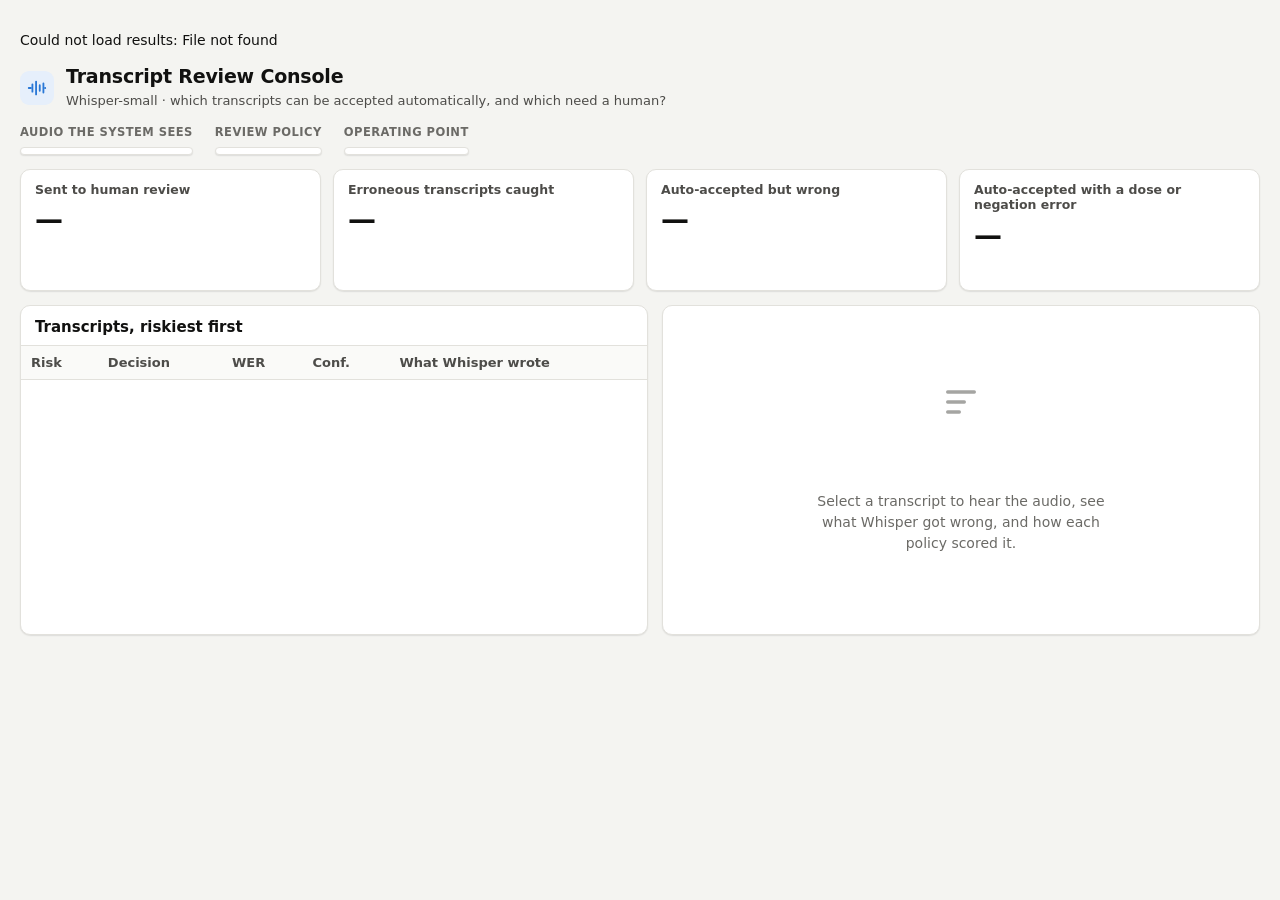
==== app/static/index.html @ a0b66892 "Add the Transcript Review Console demo app" ====
<!doctype html>
<html lang="en">
<head>
  <meta charset="utf-8">
  <meta name="viewport" content="width=device-width, initial-scale=1">
  <title>Transcript Review Console</title>
  <link rel="stylesheet" href="style.css">
</head>
<body>
  <header class="topbar">
    <div class="brand">
      <svg class="logo" viewBox="0 0 24 24" aria-hidden="true"><path d="M3 12h2M7 8v8M11 5v14M15 9v6M19 7v10M21 12h0" fill="none" stroke="currentColor" stroke-width="2" stroke-linecap="round"/></svg>
      <div>
        <h1>Transcript Review Console</h1>
        <p>Whisper-small · which transcripts can be accepted automatically, and which need a human?</p>
      </div>
    </div>
    <div class="status" id="status" aria-live="polite"></div>
  </header>

  <section class="controls" aria-label="Scenario">
    <div class="control">
      <span class="control-label" id="lbl-eval">Audio the system sees</span>
      <div class="seg" role="radiogroup" aria-labelledby="lbl-eval" id="seg-eval"></div>
    </div>
    <div class="control">
      <span class="control-label" id="lbl-policy">Review policy</span>
      <div class="seg" role="radiogroup" aria-labelledby="lbl-policy" id="seg-policy"></div>
    </div>
    <div class="control">
      <span class="control-label" id="lbl-point">Operating point</span>
      <div class="seg" role="radiogroup" aria-labelledby="lbl-point" id="seg-point"></div>
    </div>
  </section>

  <section class="kpis" aria-label="Outcomes of this policy">
    <article class="kpi" id="kpi-review">
      <h2>Sent to human review</h2><div class="big" data-v>—</div><p class="sub" data-sub></p>
    </article>
    <article class="kpi" id="kpi-caught">
      <h2>Erroneous transcripts caught</h2><div class="big" data-v>—</div><p class="sub" data-sub></p>
    </article>
    <article class="kpi" id="kpi-acc">
      <h2>Auto-accepted but wrong</h2><div class="big" data-v>—</div><p class="sub" data-sub></p>
    </article>
    <article class="kpi" id="kpi-crit">
      <h2>Auto-accepted with a dose or negation error</h2><div class="big" data-v>—</div><p class="sub" data-sub></p>
    </article>
  </section>

  <main class="split">
    <section class="queue" aria-label="Transcripts">
      <div class="queue-head">
        <h2>Transcripts, riskiest first</h2>
        <div class="chips" role="radiogroup" aria-label="Filter" id="chips"></div>
      </div>
      <div class="table-wrap">
        <table>
          <thead><tr><th scope="col">Risk</th><th scope="col">Decision</th><th scope="col">WER</th><th scope="col">Conf.</th><th scope="col">What Whisper wrote</th></tr></thead>
          <tbody id="rows"></tbody>
        </table>
      </div>
      <p class="foot" id="queue-foot"></p>
    </section>

    <aside class="detail" id="detail" aria-live="polite">
      <div class="empty">
        <svg viewBox="0 0 24 24" aria-hidden="true"><path d="M4 6h16M4 12h10M4 18h7" fill="none" stroke="currentColor" stroke-width="2" stroke-linecap="round"/></svg>
        <p>Select a transcript to hear the audio, see what Whisper got wrong, and how each policy scored it.</p>
      </div>
    </aside>
  </main>

  <template id="tpl-detail">
    <div class="detail-head">
      <div>
        <p class="eyebrow" data-kind></p>
        <h2 data-id></h2>
      </div>
      <span class="chip-decision" data-decision></span>
    </div>
    <audio controls preload="none" data-audio></audio>
    <div class="actions">
      <button class="btn primary" data-live type="button">
        <svg viewBox="0 0 24 24" aria-hidden="true"><path d="M8 5v14l11-7z" fill="currentColor"/></svg>
        Run Whisper on this audio now
      </button>
      <span class="live-status" data-live-status></span>
    </div>
    <div class="live" data-live-out hidden></div>
    <h3>Risk under each policy</h3>
    <div class="risks" data-risks></div>
    <h3>What Whisper wrote <span class="legend"><i class="lc lo"></i>low confidence <i class="lc hi"></i>high</span></h3>
    <p class="words" data-words></p>
    <h3>Scored against the human transcript
      <span class="legend"><s class="del">deleted</s> <span class="sub-tok">substituted</span> <span class="ins">inserted</span> <span class="wild">unintelligible</span></span>
    </h3>
    <p class="diff" data-diff></p>
    <p class="facts" data-facts></p>
  </template>

  <script src="app.js"></script>
</body>
</html>
---- app/static/style.css ----
:root {
  color-scheme: light;
  --bg: #f4f4f1;
  --surface: #ffffff;
  --surface-2: #fafaf8;
  --ink: #111110;
  --ink-2: #4d4c49;
  --ink-3: #6b6a66;
  --line: #e2e1dc;
  --accent: #2a78d6;
  --accent-ink: #1c5cab;
  --accent-soft: #e6effb;
  --review-ink: #8a4b00;
  --review-bg: #fff0d9;
  --accept-ink: #1d6b35;
  --accept-bg: #e4f3e8;
  --del: #b42318;
  --sub: #a8420c;
  --ins: #5b35a8;
  --wild: #6b6a66;
  --eka: #2a78d6;
  --win: #eb6834;
  --turn: #1baf7a;
  --shadow: 0 1px 2px rgba(17, 17, 16, .06), 0 1px 1px rgba(17, 17, 16, .04);
  --radius: 10px;
  --mono: "Cascadia Mono", "SFMono-Regular", Consolas, monospace;
}
@media (prefers-color-scheme: dark) {
  :root:not([data-theme="light"]) {
    color-scheme: dark;
    --bg: #121211;
    --surface: #1b1b1a;
    --surface-2: #222220;
    --ink: #f5f5f3;
    --ink-2: #c9c8c0;
    --ink-3: #a3a29a;
    --line: #34332f;
    --accent: #3987e5;
    --accent-ink: #8dbcf5;
    --accent-soft: #1d2d42;
    --review-ink: #ffc46b;
    --review-bg: #3a2a12;
    --accept-ink: #7fd89a;
    --accept-bg: #16301f;
    --del: #ff8a80;
    --sub: #ffb07a;
    --ins: #c7b3ff;
    --wild: #a3a29a;
    --shadow: none;
  }
}

* { box-sizing: border-box; }
html, body { margin: 0; }
body {
  background: var(--bg);
  color: var(--ink);
  font: 14px/1.5 "Segoe UI Variable Text", "Segoe UI", Inter, system-ui, -apple-system, sans-serif;
  padding: 16px 20px 20px;
  min-height: 100vh;
}
h1, h2, h3 { margin: 0; line-height: 1.25; }
button { font: inherit; }
:focus-visible { outline: 3px solid var(--accent); outline-offset: 2px; border-radius: 6px; }

.topbar { display: flex; justify-content: space-between; align-items: center; gap: 16px; margin-bottom: 14px; }
.brand { display: flex; align-items: center; gap: 12px; }
.logo { width: 34px; height: 34px; color: var(--accent); background: var(--accent-soft); border-radius: 9px; padding: 6px; }
.brand h1 { font-size: 19px; font-weight: 650; letter-spacing: -.01em; }
.brand p { margin: 2px 0 0; color: var(--ink-2); font-size: 13px; }
.status { color: var(--ink-3); font-size: 12.5px; text-align: right; }

.controls { display: flex; flex-wrap: wrap; gap: 14px 22px; margin-bottom: 14px; }
.control { display: flex; flex-direction: column; gap: 5px; }
.control-label { font-size: 11.5px; font-weight: 600; letter-spacing: .04em; text-transform: uppercase; color: var(--ink-3); }
.seg { display: inline-flex; background: var(--surface); border: 1px solid var(--line); border-radius: 9px; padding: 3px; gap: 2px; box-shadow: var(--shadow); }
.seg button {
  border: 0; background: transparent; color: var(--ink-2); padding: 7px 12px; min-height: 36px;
  border-radius: 7px; cursor: pointer; font-weight: 550; white-space: nowrap;
  transition: background-color .18s ease, color .18s ease;
}
.seg button:hover:not(:disabled) { background: var(--surface-2); color: var(--ink); }
.seg button[aria-checked="true"] { background: var(--accent); color: #fff; }
.seg button:disabled { opacity: .38; cursor: not-allowed; }
.dot { display: inline-block; width: 8px; height: 8px; border-radius: 50%; margin-right: 6px; vertical-align: 1px; }

.kpis { display: grid; grid-template-columns: repeat(4, minmax(0, 1fr)); gap: 12px; margin-bottom: 14px; }
.kpi { background: var(--surface); border: 1px solid var(--line); border-radius: var(--radius); padding: 12px 14px; box-shadow: var(--shadow); }
.kpi h2 { font-size: 12.5px; font-weight: 600; color: var(--ink-2); }
.kpi .big { font-size: 28px; font-weight: 680; letter-spacing: -.02em; margin-top: 2px; font-variant-numeric: tabular-nums; }
.kpi .sub { margin: 2px 0 0; color: var(--ink-3); font-size: 12.5px; min-height: 19px; }
.kpi .sub b { color: var(--ink); font-weight: 650; }
.kpi.alert { border-color: var(--review-ink); }
.kpi.alert .big { color: var(--review-ink); }
.flag { display: inline-flex; align-items: center; gap: 4px; color: var(--review-ink); font-weight: 600; }
.flag svg { width: 14px; height: 14px; }

.split { display: grid; grid-template-columns: minmax(0, 1.05fr) minmax(0, 1fr); gap: 14px; min-height: 0; }
.queue, .detail { background: var(--surface); border: 1px solid var(--line); border-radius: var(--radius); box-shadow: var(--shadow); min-width: 0; }
.queue { display: flex; flex-direction: column; }
.queue-head { display: flex; justify-content: space-between; align-items: center; gap: 10px; padding: 12px 14px 8px; flex-wrap: wrap; }
.queue-head h2 { font-size: 15px; font-weight: 650; }
.chips { display: flex; gap: 6px; flex-wrap: wrap; }
.chips button {
  border: 1px solid var(--line); background: var(--surface); color: var(--ink-2); border-radius: 999px;
  padding: 4px 11px; min-height: 30px; cursor: pointer; font-size: 12.5px; font-weight: 550;
  transition: background-color .18s ease, border-color .18s ease;
}
.chips button:hover { border-color: var(--ink-3); }
.chips button[aria-checked="true"] { background: var(--ink); color: var(--surface); border-color: var(--ink); }
.table-wrap { overflow: auto; max-height: 408px; border-top: 1px solid var(--line); }
table { width: 100%; border-collapse: collapse; font-size: 13px; }
thead th { position: sticky; top: 0; background: var(--surface-2); text-align: left; font-weight: 600; color: var(--ink-2); padding: 7px 10px; border-bottom: 1px solid var(--line); z-index: 1; }
tbody tr { cursor: pointer; transition: background-color .15s ease; }
tbody tr:hover { background: var(--surface-2); }
tbody tr[aria-selected="true"] { background: var(--accent-soft); }
td { padding: 7px 10px; border-bottom: 1px solid var(--line); vertical-align: top; font-variant-numeric: tabular-nums; }
td.txt { color: var(--ink-2); max-width: 300px; white-space: nowrap; overflow: hidden; text-overflow: ellipsis; }
.riskbar { display: flex; align-items: center; gap: 6px; }
.riskbar span { display: inline-block; height: 6px; border-radius: 3px; background: var(--accent); min-width: 2px; }
.pill { display: inline-flex; align-items: center; gap: 4px; padding: 1px 8px; border-radius: 999px; font-size: 12px; font-weight: 600; white-space: nowrap; }
.pill svg { width: 12px; height: 12px; }
.pill.review { background: var(--review-bg); color: var(--review-ink); }
.pill.accept { background: var(--accept-bg); color: var(--accept-ink); }
.wrong { color: var(--del); font-weight: 650; }
.foot { margin: 0; padding: 8px 14px; color: var(--ink-3); font-size: 12px; }

.detail { padding: 14px 16px; overflow: auto; max-height: 470px; }
.empty { height: 100%; min-height: 300px; display: grid; place-items: center; text-align: center; color: var(--ink-3); }
.empty svg { width: 40px; height: 40px; margin-bottom: -60px; opacity: .6; }
.empty p { max-width: 300px; }
.detail-head { display: flex; justify-content: space-between; align-items: flex-start; gap: 10px; margin-bottom: 8px; }
.eyebrow { margin: 0; font-size: 11.5px; letter-spacing: .04em; text-transform: uppercase; color: var(--ink-3); font-weight: 600; }
.detail-head h2 { font-size: 14px; font-family: var(--mono); font-weight: 500; word-break: break-all; }
.chip-decision { font-size: 13px; }
audio { width: 100%; height: 36px; margin: 4px 0 8px; }
.actions { display: flex; align-items: center; gap: 10px; margin-bottom: 8px; }
.btn { display: inline-flex; align-items: center; gap: 7px; border: 1px solid var(--line); background: var(--surface); color: var(--ink); border-radius: 8px; padding: 8px 14px; min-height: 38px; cursor: pointer; font-weight: 600; transition: background-color .18s ease, opacity .18s ease; }
.btn svg { width: 15px; height: 15px; }
.btn.primary { background: var(--accent); border-color: var(--accent); color: #fff; }
.btn.primary:hover:not(:disabled) { background: var(--accent-ink); }
.btn:disabled { opacity: .6; cursor: progress; }
.live-status { color: var(--ink-3); font-size: 12.5px; }
.live { border: 1px solid var(--accent); background: var(--accent-soft); border-radius: 8px; padding: 10px 12px; margin-bottom: 10px; }
.live p { margin: 0 0 6px; }
.detail h3 { font-size: 12.5px; font-weight: 650; color: var(--ink-2); margin: 12px 0 6px; display: flex; justify-content: space-between; gap: 8px; flex-wrap: wrap; }
.legend { font-weight: 500; color: var(--ink-3); display: inline-flex; gap: 8px; align-items: center; font-size: 11.5px; }
.lc { display: inline-block; width: 12px; height: 10px; border-radius: 2px; vertical-align: -1px; }
.lc.lo { background: rgba(235, 104, 52, .55); }
.lc.hi { background: rgba(235, 104, 52, .06); border: 1px solid var(--line); }
.words, .diff { margin: 0; line-height: 1.85; font-size: 14px; }
.words span { border-radius: 3px; padding: 1px 1px; }
.diff .tok { padding: 1px 2px; border-radius: 3px; }
.diff .del, .legend .del { color: var(--del); text-decoration: line-through; text-decoration-thickness: 2px; }
.diff .sub-ref { color: var(--del); text-decoration: line-through; }
.diff .sub-tok, .legend .sub-tok { color: var(--sub); font-weight: 650; border-bottom: 2px solid var(--sub); }
.diff .ins, .legend .ins { color: var(--ins); font-weight: 650; border-bottom: 2px dashed var(--ins); }
.diff .wild, .legend .wild { color: var(--wild); font-style: italic; }
.facts { color: var(--ink-2); font-size: 12.5px; margin: 10px 0 0; }
.risks { display: grid; gap: 6px; }
.risk-row { display: grid; grid-template-columns: 170px 1fr 86px; align-items: center; gap: 10px; font-size: 12.5px; }
.risk-track { position: relative; height: 10px; background: var(--surface-2); border: 1px solid var(--line); border-radius: 5px; }
.risk-fill { position: absolute; inset: 0 auto 0 0; background: var(--accent); border-radius: 5px; }
.risk-thr { position: absolute; top: -4px; bottom: -4px; width: 2px; background: var(--ink); }

@media (max-width: 980px) {
  .kpis { grid-template-columns: repeat(2, minmax(0, 1fr)); }
  .split { grid-template-columns: 1fr; }
}
@media (prefers-reduced-motion: reduce) {
  * { transition: none !important; }
}
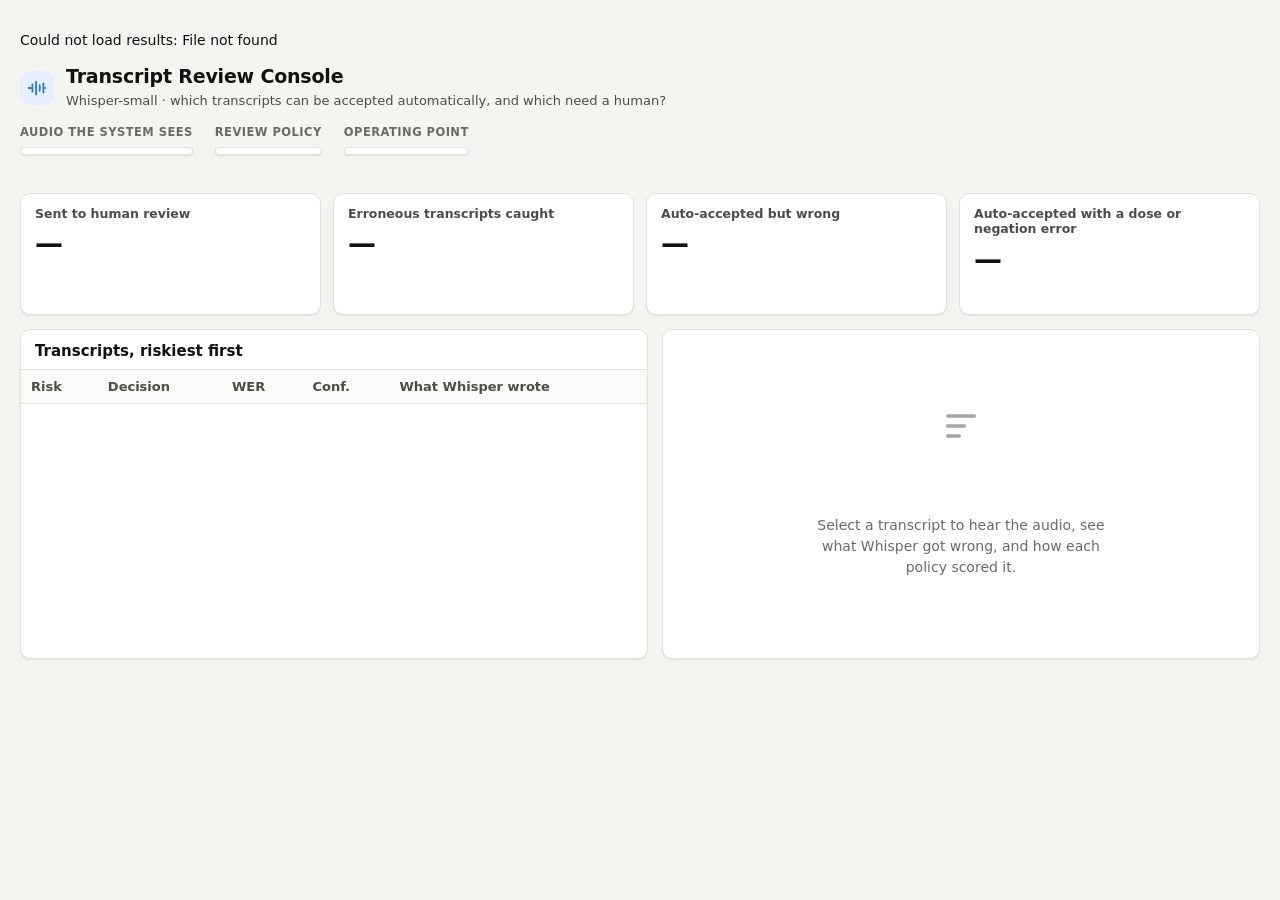
==== commit feccbd72: "Fix scoring defects found in code review before scoring Normalise text piece by piece so numbers are" ====
--- a/app/static/index.html
+++ b/app/static/index.html
@@ -32,6 +32,8 @@
       <div class="seg" role="radiogroup" aria-labelledby="lbl-point" id="seg-point"></div>
     </div>
   </section>
+
+  <p class="note" id="note" aria-live="polite"></p>
 
   <section class="kpis" aria-label="Outcomes of this policy">
     <article class="kpi" id="kpi-review">
--- a/app/static/style.css
+++ b/app/static/style.css
@@ -10,6 +10,8 @@
   --accent: #2a78d6;
   --accent-ink: #1c5cab;
   --accent-soft: #e6effb;
+  --sel-bg: #1c5cab;
+  --sel-ink: #ffffff;
   --review-ink: #8a4b00;
   --review-bg: #fff0d9;
   --accept-ink: #1d6b35;
@@ -38,6 +40,8 @@
     --accent: #3987e5;
     --accent-ink: #8dbcf5;
     --accent-soft: #1d2d42;
+    --sel-bg: #8dbcf5;
+    --sel-ink: #0b0b0b;
     --review-ink: #ffc46b;
     --review-bg: #3a2a12;
     --accept-ink: #7fd89a;
@@ -80,10 +84,11 @@
   transition: background-color .18s ease, color .18s ease;
 }
 .seg button:hover:not(:disabled) { background: var(--surface-2); color: var(--ink); }
-.seg button[aria-checked="true"] { background: var(--accent); color: #fff; }
+.seg button[aria-checked="true"] { background: var(--sel-bg); color: var(--sel-ink); }
 .seg button:disabled { opacity: .38; cursor: not-allowed; }
 .dot { display: inline-block; width: 8px; height: 8px; border-radius: 50%; margin-right: 6px; vertical-align: 1px; }
 
+.note { margin: -4px 0 10px; color: var(--ink-2); font-size: 12.5px; min-height: 18px; }
 .kpis { display: grid; grid-template-columns: repeat(4, minmax(0, 1fr)); gap: 12px; margin-bottom: 14px; }
 .kpi { background: var(--surface); border: 1px solid var(--line); border-radius: var(--radius); padding: 12px 14px; box-shadow: var(--shadow); }
 .kpi h2 { font-size: 12.5px; font-weight: 600; color: var(--ink-2); }
@@ -137,8 +142,8 @@
 .actions { display: flex; align-items: center; gap: 10px; margin-bottom: 8px; }
 .btn { display: inline-flex; align-items: center; gap: 7px; border: 1px solid var(--line); background: var(--surface); color: var(--ink); border-radius: 8px; padding: 8px 14px; min-height: 38px; cursor: pointer; font-weight: 600; transition: background-color .18s ease, opacity .18s ease; }
 .btn svg { width: 15px; height: 15px; }
-.btn.primary { background: var(--accent); border-color: var(--accent); color: #fff; }
-.btn.primary:hover:not(:disabled) { background: var(--accent-ink); }
+.btn.primary { background: var(--sel-bg); border-color: var(--sel-bg); color: var(--sel-ink); }
+.btn.primary:hover:not(:disabled) { filter: brightness(1.08); }
 .btn:disabled { opacity: .6; cursor: progress; }
 .live-status { color: var(--ink-3); font-size: 12.5px; }
 .live { border: 1px solid var(--accent); background: var(--accent-soft); border-radius: 8px; padding: 10px 12px; margin-bottom: 10px; }
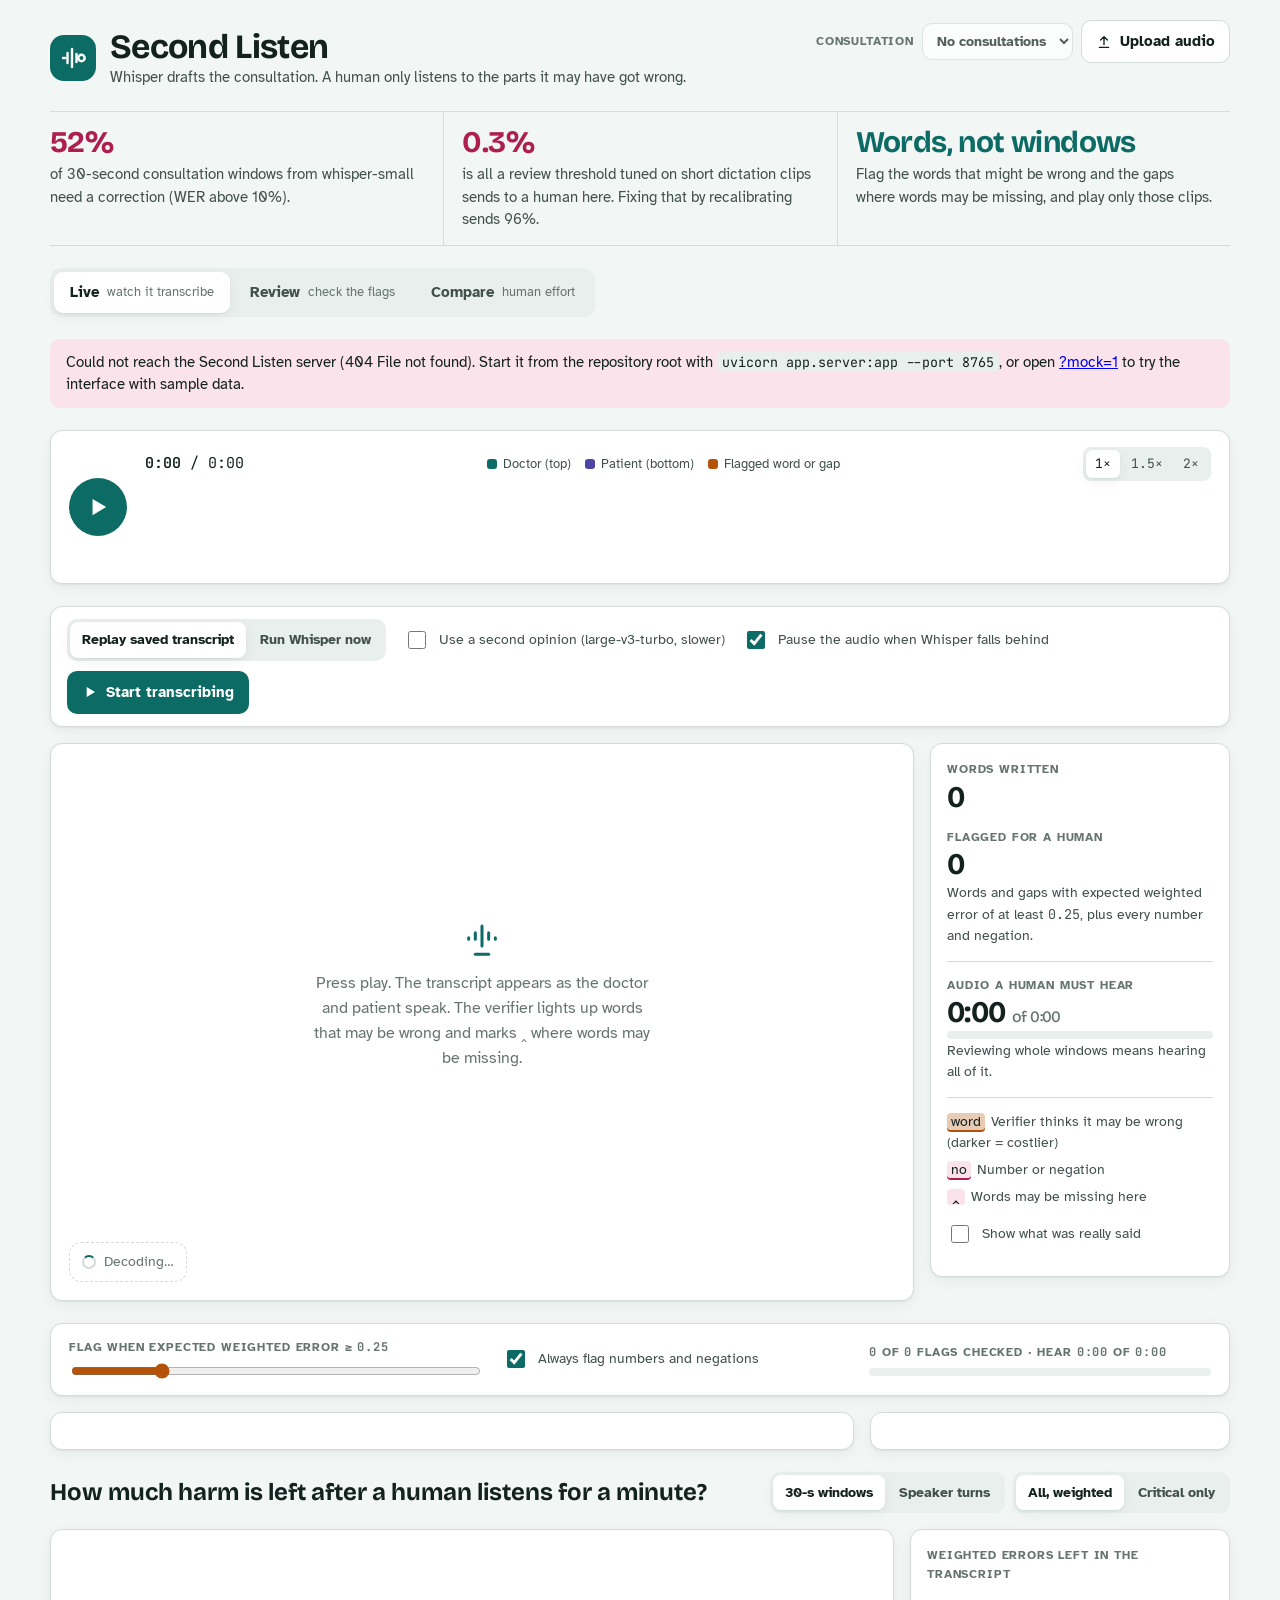
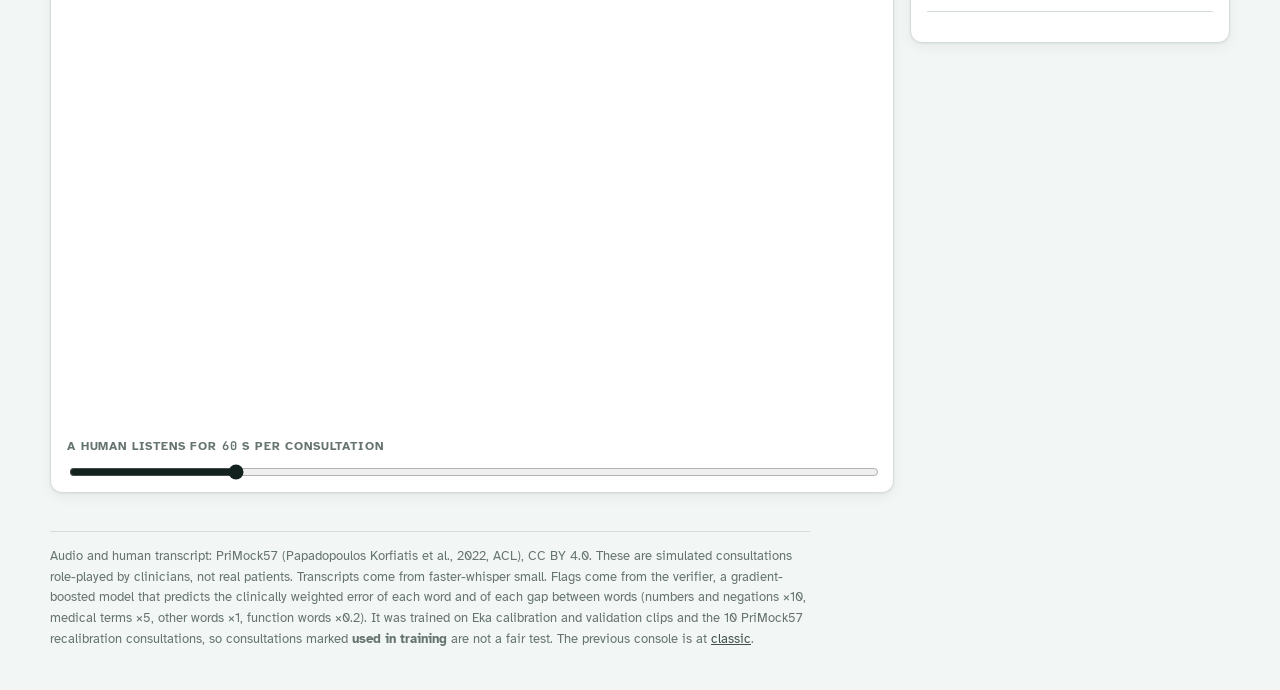
==== commit 7742a673: "Replace the review console with Second Listen The old console asked for a dataset, a policy and an o" ====
--- a/app/static/index.html
+++ b/app/static/index.html
@@ -2,105 +2,186 @@
 <html lang="en">
 <head>
   <meta charset="utf-8">
-  <meta name="viewport" content="width=device-width, initial-scale=1">
-  <title>Transcript Review Console</title>
+  <meta name="viewport" content="width=device-width, initial-scale=1, viewport-fit=cover">
+  <title>Second Listen</title>
+  <link rel="preconnect" href="https://fonts.googleapis.com">
+  <link rel="preconnect" href="https://fonts.gstatic.com" crossorigin>
+  <link rel="stylesheet" href="https://fonts.googleapis.com/css2?family=Atkinson+Hyperlegible:ital,wght@0,400;0,700;1,400&family=Bricolage+Grotesque:opsz,wght@12..96,500;12..96,700&family=JetBrains+Mono:wght@400;600&display=swap">
   <link rel="stylesheet" href="style.css">
 </head>
 <body>
-  <header class="topbar">
+<div class="wrap">
+  <header class="top">
     <div class="brand">
-      <svg class="logo" viewBox="0 0 24 24" aria-hidden="true"><path d="M3 12h2M7 8v8M11 5v14M15 9v6M19 7v10M21 12h0" fill="none" stroke="currentColor" stroke-width="2" stroke-linecap="round"/></svg>
+      <div class="mark" aria-hidden="true">
+        <svg viewBox="0 0 28 28" fill="none" stroke="currentColor" stroke-width="2.4" stroke-linecap="round"><path d="M4 14h2M8.5 9v10M13 5v18M17.5 10v8"/><circle cx="22.5" cy="14" r="3.2"/></svg>
+      </div>
       <div>
-        <h1>Transcript Review Console</h1>
-        <p>Whisper-small · which transcripts can be accepted automatically, and which need a human?</p>
+        <h1>Second Listen</h1>
+        <p>Whisper drafts the consultation. A human only listens to the parts it may have got wrong.</p>
       </div>
     </div>
-    <div class="status" id="status" aria-live="polite"></div>
+    <div class="picker">
+      <div class="picker-row">
+        <label class="label" for="consult">Consultation</label>
+        <select class="select" id="consult" disabled><option>Loading…</option></select>
+        <span class="badge" id="split-badge" hidden></span>
+        <span class="btn upload" id="upload-btn">
+          <svg viewBox="0 0 24 24" fill="none" stroke="currentColor" stroke-width="2" stroke-linecap="round"><path d="M12 16V4M7 9l5-5 5 5M5 20h14"/></svg>
+          Upload audio
+          <input type="file" id="upload" accept="audio/*,.wav,.mp3,.m4a,.flac,.ogg" aria-label="Upload an audio file to transcribe">
+        </span>
+      </div>
+      <div class="meta" id="meta">&nbsp;</div>
+    </div>
   </header>
 
-  <section class="controls" aria-label="Scenario">
-    <div class="control">
-      <span class="control-label" id="lbl-eval">Audio the system sees</span>
-      <div class="seg" role="radiogroup" aria-labelledby="lbl-eval" id="seg-eval"></div>
+  <section class="premise" aria-label="Why this exists">
+    <div><span class="num warn">52%</span><p>of 30-second consultation windows from whisper-small need a correction (WER above 10%).</p></div>
+    <div><span class="num warn">0.3%</span><p>is all a review threshold tuned on short dictation clips sends to a human here. Fixing that by recalibrating sends 96%.</p></div>
+    <div><span class="num ours">Words, not windows</span><p>Flag the words that might be wrong and the gaps where words may be missing, and play only those clips.</p></div>
+  </section>
+
+  <nav class="tabs" aria-label="Mode">
+    <a href="#live" data-view="live">Live <small>watch it transcribe</small></a>
+    <a href="#review" data-view="review">Review <small>check the flags</small></a>
+    <a href="#compare" data-view="compare">Compare <small>human effort</small></a>
+  </nav>
+
+  <p class="notice" id="notice" role="status" hidden></p>
+
+  <!-- shared player -->
+  <section class="panel player" aria-label="Consultation audio">
+    <button class="play" id="play" type="button" aria-label="Play"></button>
+    <div class="player-row">
+      <span class="clock"><b id="t-now">0:00</b> / <span id="t-dur">0:00</span></span>
+      <div class="lanes">
+        <span><i class="sw" style="background:var(--doctor)"></i>Doctor (top)</span>
+        <span><i class="sw" style="background:var(--patient)"></i>Patient (bottom)</span>
+        <span><i class="sw" style="background:var(--flag)"></i>Flagged word or gap</span>
+      </div>
+      <div class="speeds" role="group" aria-label="Playback speed">
+        <button type="button" data-rate="1" aria-pressed="true">1×</button>
+        <button type="button" data-rate="1.5" aria-pressed="false">1.5×</button>
+        <button type="button" data-rate="2" aria-pressed="false">2×</button>
+      </div>
     </div>
-    <div class="control">
-      <span class="control-label" id="lbl-policy">Review policy</span>
-      <div class="seg" role="radiogroup" aria-labelledby="lbl-policy" id="seg-policy"></div>
+    <canvas class="wave" id="wave" aria-label="Waveform. Click to jump to a moment." role="slider" aria-valuemin="0" aria-valuemax="0" aria-valuenow="0" tabindex="0"></canvas>
+    <p class="audio-note" id="audio-note" hidden></p>
+  </section>
+
+  <!-- LIVE -->
+  <section class="view live" id="view-live" aria-label="Live transcription">
+    <div class="panel livebar">
+      <div class="seg" role="group" aria-label="Transcript source">
+        <button type="button" data-mode="replay" aria-pressed="true">Replay saved transcript</button>
+        <button type="button" data-mode="run" aria-pressed="false">Run Whisper now</button>
+      </div>
+      <label class="toggle" id="second-wrap" hidden><input type="checkbox" id="second"> Use a second opinion (large-v3-turbo, slower)</label>
+      <label class="toggle" id="sync-wrap" hidden><input type="checkbox" id="sync" checked> Pause the audio when Whisper falls behind</label>
+      <button class="btn primary" type="button" id="run-start" hidden>
+        <svg viewBox="0 0 24 24"><path d="M7 4.5v15l12.5-7.5z" fill="currentColor"/></svg>Start transcribing
+      </button>
+      <span class="status" id="live-status" aria-live="polite"></span>
     </div>
-    <div class="control">
-      <span class="control-label" id="lbl-point">Operating point</span>
-      <div class="seg" role="radiogroup" aria-labelledby="lbl-point" id="seg-point"></div>
+    <div class="live-grid">
+      <div class="panel stream" id="stream" aria-live="off">
+        <div class="empty" id="empty">
+          <svg viewBox="0 0 24 24" fill="none" stroke="currentColor" stroke-width="1.8" stroke-linecap="round"><path d="M12 3v12M8 7v4M16 7v4M4 10v1M20 10v1"/><path d="M8 20h8"/></svg>
+          <p id="empty-text">Press play. The transcript appears as the doctor and patient speak. The verifier lights up words that may be wrong and marks ‸ where words may be missing.</p>
+        </div>
+        <div class="behind" id="behind" hidden><span class="spinner" aria-hidden="true"></span><span>Decoding…</span></div>
+      </div>
+      <aside class="panel side" aria-label="Live counters">
+        <div class="stat">
+          <span class="label">Words written</span>
+          <span class="v mono" id="s-words">0</span>
+        </div>
+        <div class="stat">
+          <span class="label">Flagged for a human</span>
+          <span class="v mono" id="s-flags">0</span>
+          <p>Words and gaps with expected weighted error of at least <span id="s-th" class="mono">0.25</span>, plus every number and negation.</p>
+        </div>
+        <hr>
+        <div class="stat">
+          <span class="label">Audio a human must hear</span>
+          <span class="v mono" id="s-listen">0:00 <small>of 0:00</small></span>
+          <div class="bar" aria-hidden="true"><i id="s-listen-bar" style="width:0%"></i></div>
+          <p>Reviewing whole windows means hearing all of it.</p>
+        </div>
+        <hr>
+        <div class="legend">
+          <span><span class="k" style="background:color-mix(in srgb, var(--flag) 30%, transparent);box-shadow:0 2px 0 var(--flag)">word</span>Verifier thinks it may be wrong (darker = costlier)</span>
+          <span><span class="k" style="background:var(--crit-soft);box-shadow:0 2px 0 var(--crit)">no</span>Number or negation</span>
+          <span><span class="k gap">‸</span>Words may be missing here</span>
+        </div>
+        <label class="toggle" id="ref-wrap"><input type="checkbox" id="show-ref"> Show what was really said</label>
+        <p class="fine" id="live-fine"></p>
+      </aside>
     </div>
   </section>
 
-  <p class="note" id="note" aria-live="polite"></p>
-
-  <section class="kpis" aria-label="Outcomes of this policy">
-    <article class="kpi" id="kpi-review">
-      <h2>Sent to human review</h2><div class="big" data-v>—</div><p class="sub" data-sub></p>
-    </article>
-    <article class="kpi" id="kpi-caught">
-      <h2>Erroneous transcripts caught</h2><div class="big" data-v>—</div><p class="sub" data-sub></p>
-    </article>
-    <article class="kpi" id="kpi-acc">
-      <h2>Auto-accepted but wrong</h2><div class="big" data-v>—</div><p class="sub" data-sub></p>
-    </article>
-    <article class="kpi" id="kpi-crit">
-      <h2>Auto-accepted with a dose or negation error</h2><div class="big" data-v>—</div><p class="sub" data-sub></p>
-    </article>
+  <!-- REVIEW -->
+  <section class="view review" id="view-review" aria-label="Review the flags" hidden>
+    <div class="panel controls">
+      <div class="range">
+        <label class="label" for="th">Flag when expected weighted error ≥ <span id="th-v" class="mono">0.25</span></label>
+        <input type="range" id="th" min="5" max="100" step="5" value="25">
+      </div>
+      <label class="toggle"><input type="checkbox" id="crit-on" checked> Always flag numbers and negations</label>
+      <div class="progress">
+        <span class="label"><span id="p-done" class="mono">0</span> of <span id="p-total" class="mono">0</span> flags checked · hear <span id="p-listen" class="mono">0:00</span> of <span id="p-dur" class="mono">0:00</span></span>
+        <div class="bar" aria-hidden="true"><i id="p-bar" style="width:0%"></i></div>
+      </div>
+    </div>
+    <div class="review-grid">
+      <div class="panel doc" id="doc"></div>
+      <aside class="panel card" id="card" aria-live="polite"></aside>
+    </div>
   </section>
 
-  <main class="split">
-    <section class="queue" aria-label="Transcripts">
-      <div class="queue-head">
-        <h2>Transcripts, riskiest first</h2>
-        <div class="chips" role="radiogroup" aria-label="Filter" id="chips"></div>
+  <!-- COMPARE -->
+  <section class="view compare" id="view-compare" aria-label="Compare human effort" hidden>
+    <div class="cmp-head">
+      <h2 style="font-size:24px">How much harm is left after a human listens for a minute?</h2>
+      <div style="display:flex;flex-wrap:wrap;gap:8px">
+        <div class="seg" role="group" aria-label="Unit">
+          <button type="button" data-dom="window" aria-pressed="true">30-s windows</button>
+          <button type="button" data-dom="turn" aria-pressed="false">Speaker turns</button>
+        </div>
+        <div class="seg" role="group" aria-label="Errors">
+          <button type="button" data-err="weighted" aria-pressed="true">All, weighted</button>
+          <button type="button" data-err="critical" aria-pressed="false">Critical only</button>
+        </div>
       </div>
-      <div class="table-wrap">
-        <table>
-          <thead><tr><th scope="col">Risk</th><th scope="col">Decision</th><th scope="col">WER</th><th scope="col">Conf.</th><th scope="col">What Whisper wrote</th></tr></thead>
-          <tbody id="rows"></tbody>
-        </table>
+    </div>
+    <div class="cmp-grid">
+      <div class="panel chart">
+        <svg id="chart" viewBox="0 0 640 380" role="img" aria-label="Errors left against seconds of listening per consultation"></svg>
+        <div class="slider">
+          <label class="label" for="budget">A human listens for <span id="budget-v" class="mono">60</span> s per consultation</label>
+          <input type="range" id="budget" min="0" max="300" step="5" value="60">
+        </div>
       </div>
-      <p class="foot" id="queue-foot"></p>
-    </section>
+      <aside class="panel readouts" id="readouts">
+        <span class="label" id="r-title">Weighted errors left in the transcript</span>
+        <div id="r-rows"></div>
+        <hr>
+        <p class="fine" id="cmp-n"></p>
+      </aside>
+    </div>
+    <p class="takeaway" id="takeaway"></p>
+  </section>
 
-    <aside class="detail" id="detail" aria-live="polite">
-      <div class="empty">
-        <svg viewBox="0 0 24 24" aria-hidden="true"><path d="M4 6h16M4 12h10M4 18h7" fill="none" stroke="currentColor" stroke-width="2" stroke-linecap="round"/></svg>
-        <p>Select a transcript to hear the audio, see what Whisper got wrong, and how each policy scored it.</p>
-      </div>
-    </aside>
-  </main>
+  <footer>
+    Audio and human transcript: PriMock57 (Papadopoulos Korfiatis et al., 2022, ACL), CC BY 4.0. These are simulated consultations role-played by clinicians, not real patients.
+    Transcripts come from faster-whisper small. Flags come from the verifier, a gradient-boosted model that predicts the clinically weighted error of each word and of each gap between words
+    (numbers and negations ×10, medical terms ×5, other words ×1, function words ×0.2). It was trained on Eka calibration and validation clips and the 10 PriMock57 recalibration consultations,
+    so consultations marked <b>used in training</b> are not a fair test. The previous console is at <a href="classic/">classic</a>.
+  </footer>
+</div>
 
-  <template id="tpl-detail">
-    <div class="detail-head">
-      <div>
-        <p class="eyebrow" data-kind></p>
-        <h2 data-id></h2>
-      </div>
-      <span class="chip-decision" data-decision></span>
-    </div>
-    <audio controls preload="none" data-audio></audio>
-    <div class="actions">
-      <button class="btn primary" data-live type="button">
-        <svg viewBox="0 0 24 24" aria-hidden="true"><path d="M8 5v14l11-7z" fill="currentColor"/></svg>
-        Run Whisper on this audio now
-      </button>
-      <span class="live-status" data-live-status></span>
-    </div>
-    <div class="live" data-live-out hidden></div>
-    <h3>Risk under each policy</h3>
-    <div class="risks" data-risks></div>
-    <h3>What Whisper wrote <span class="legend"><i class="lc lo"></i>low confidence <i class="lc hi"></i>high</span></h3>
-    <p class="words" data-words></p>
-    <h3>Scored against the human transcript
-      <span class="legend"><s class="del">deleted</s> <span class="sub-tok">substituted</span> <span class="ins">inserted</span> <span class="wild">unintelligible</span></span>
-    </h3>
-    <p class="diff" data-diff></p>
-    <p class="facts" data-facts></p>
-  </template>
-
-  <script src="app.js"></script>
+<audio id="audio" preload="auto"></audio>
+<script src="app.js"></script>
 </body>
 </html>
--- a/app/static/style.css
+++ b/app/static/style.css
@@ -1,177 +1,260 @@
+/* Layout: a clinical review desk. Header, a three-line premise, then one working surface per mode
+   (Live / Review / Compare). Doctor speaks from the left in teal, patient from the right in indigo;
+   amber marks words Whisper is unsure of, raspberry marks numbers and negations. */
 :root {
-  color-scheme: light;
-  --bg: #f4f4f1;
+  --bg: #f2f6f5;
   --surface: #ffffff;
-  --surface-2: #fafaf8;
-  --ink: #111110;
-  --ink-2: #4d4c49;
-  --ink-3: #6b6a66;
-  --line: #e2e1dc;
-  --accent: #2a78d6;
-  --accent-ink: #1c5cab;
-  --accent-soft: #e6effb;
-  --sel-bg: #1c5cab;
-  --sel-ink: #ffffff;
-  --review-ink: #8a4b00;
-  --review-bg: #fff0d9;
-  --accept-ink: #1d6b35;
-  --accept-bg: #e4f3e8;
-  --del: #b42318;
-  --sub: #a8420c;
-  --ins: #5b35a8;
-  --wild: #6b6a66;
-  --eka: #2a78d6;
-  --win: #eb6834;
-  --turn: #1baf7a;
-  --shadow: 0 1px 2px rgba(17, 17, 16, .06), 0 1px 1px rgba(17, 17, 16, .04);
-  --radius: 10px;
-  --mono: "Cascadia Mono", "SFMono-Regular", Consolas, monospace;
+  --surface-2: #e8efed;
+  --ink: #13211f;
+  --ink-2: #41504d;
+  --ink-3: #66746f;
+  --line: #d3dcd9;
+  --accent: #0d6b65;
+  --accent-ink: #ffffff;
+  --doctor: #0d6b65;
+  --doctor-soft: #e0efed;
+  --patient: #4e46a6;
+  --patient-soft: #e9e8f7;
+  --flag: #b45309;
+  --flag-soft: #fdecd3;
+  --crit: #ad1f4d;
+  --crit-soft: #fbe3eb;
+  --good: #17713f;
+  --good-soft: #def2e6;
+  --shadow: 0 1px 2px rgba(19, 33, 31, .06), 0 4px 14px rgba(19, 33, 31, .05);
+  --display: "Bricolage Grotesque", "Segoe UI", system-ui, sans-serif;
+  --body: "Atkinson Hyperlegible", "Segoe UI", system-ui, sans-serif;
+  --mono: "JetBrains Mono", ui-monospace, "Cascadia Mono", Consolas, monospace;
+  --r: 12px;
 }
 @media (prefers-color-scheme: dark) {
   :root:not([data-theme="light"]) {
-    color-scheme: dark;
-    --bg: #121211;
-    --surface: #1b1b1a;
-    --surface-2: #222220;
-    --ink: #f5f5f3;
-    --ink-2: #c9c8c0;
-    --ink-3: #a3a29a;
-    --line: #34332f;
-    --accent: #3987e5;
-    --accent-ink: #8dbcf5;
-    --accent-soft: #1d2d42;
-    --sel-bg: #8dbcf5;
-    --sel-ink: #0b0b0b;
-    --review-ink: #ffc46b;
-    --review-bg: #3a2a12;
-    --accept-ink: #7fd89a;
-    --accept-bg: #16301f;
-    --del: #ff8a80;
-    --sub: #ffb07a;
-    --ins: #c7b3ff;
-    --wild: #a3a29a;
-    --shadow: none;
+    --bg: #0e1514; --surface: #152020; --surface-2: #1b2928; --ink: #e6efed; --ink-2: #b2c1be; --ink-3: #8a9a96;
+    --line: #283936; --accent: #43b9ae; --accent-ink: #06201d; --doctor: #43b9ae; --doctor-soft: #16302d;
+    --patient: #a39cf2; --patient-soft: #24223f; --flag: #f0a454; --flag-soft: #3a2811; --crit: #f2789f;
+    --crit-soft: #3c1626; --good: #6fd49b; --good-soft: #12301f; --shadow: none; color-scheme: dark;
   }
 }
+:root[data-theme="dark"] {
+  --bg: #0e1514; --surface: #152020; --surface-2: #1b2928; --ink: #e6efed; --ink-2: #b2c1be; --ink-3: #8a9a96;
+  --line: #283936; --accent: #43b9ae; --accent-ink: #06201d; --doctor: #43b9ae; --doctor-soft: #16302d;
+  --patient: #a39cf2; --patient-soft: #24223f; --flag: #f0a454; --flag-soft: #3a2811; --crit: #f2789f;
+  --crit-soft: #3c1626; --good: #6fd49b; --good-soft: #12301f; --shadow: none; color-scheme: dark;
+}
 
 * { box-sizing: border-box; }
-html, body { margin: 0; }
 body {
-  background: var(--bg);
-  color: var(--ink);
-  font: 14px/1.5 "Segoe UI Variable Text", "Segoe UI", Inter, system-ui, -apple-system, sans-serif;
-  padding: 16px 20px 20px;
-  min-height: 100vh;
-}
-h1, h2, h3 { margin: 0; line-height: 1.25; }
-button { font: inherit; }
+  background: var(--bg); color: var(--ink); font: 16px/1.55 var(--body);
+  padding-left: max(16px, env(safe-area-inset-left, 0px));
+  padding-right: max(16px, env(safe-area-inset-right, 0px));
+  padding-block: 20px 40px;
+}
+.wrap { max-width: 1180px; margin: 0 auto; display: flex; flex-direction: column; gap: 22px; }
+h1, h2, h3 { font-family: var(--display); margin: 0; line-height: 1.15; text-wrap: balance; }
+p { margin: 0; }
+button { font: inherit; color: inherit; }
 :focus-visible { outline: 3px solid var(--accent); outline-offset: 2px; border-radius: 6px; }
-
-.topbar { display: flex; justify-content: space-between; align-items: center; gap: 16px; margin-bottom: 14px; }
-.brand { display: flex; align-items: center; gap: 12px; }
-.logo { width: 34px; height: 34px; color: var(--accent); background: var(--accent-soft); border-radius: 9px; padding: 6px; }
-.brand h1 { font-size: 19px; font-weight: 650; letter-spacing: -.01em; }
-.brand p { margin: 2px 0 0; color: var(--ink-2); font-size: 13px; }
-.status { color: var(--ink-3); font-size: 12.5px; text-align: right; }
-
-.controls { display: flex; flex-wrap: wrap; gap: 14px 22px; margin-bottom: 14px; }
-.control { display: flex; flex-direction: column; gap: 5px; }
-.control-label { font-size: 11.5px; font-weight: 600; letter-spacing: .04em; text-transform: uppercase; color: var(--ink-3); }
-.seg { display: inline-flex; background: var(--surface); border: 1px solid var(--line); border-radius: 9px; padding: 3px; gap: 2px; box-shadow: var(--shadow); }
-.seg button {
-  border: 0; background: transparent; color: var(--ink-2); padding: 7px 12px; min-height: 36px;
-  border-radius: 7px; cursor: pointer; font-weight: 550; white-space: nowrap;
-  transition: background-color .18s ease, color .18s ease;
-}
-.seg button:hover:not(:disabled) { background: var(--surface-2); color: var(--ink); }
-.seg button[aria-checked="true"] { background: var(--sel-bg); color: var(--sel-ink); }
-.seg button:disabled { opacity: .38; cursor: not-allowed; }
-.dot { display: inline-block; width: 8px; height: 8px; border-radius: 50%; margin-right: 6px; vertical-align: 1px; }
-
-.note { margin: -4px 0 10px; color: var(--ink-2); font-size: 12.5px; min-height: 18px; }
-.kpis { display: grid; grid-template-columns: repeat(4, minmax(0, 1fr)); gap: 12px; margin-bottom: 14px; }
-.kpi { background: var(--surface); border: 1px solid var(--line); border-radius: var(--radius); padding: 12px 14px; box-shadow: var(--shadow); }
-.kpi h2 { font-size: 12.5px; font-weight: 600; color: var(--ink-2); }
-.kpi .big { font-size: 28px; font-weight: 680; letter-spacing: -.02em; margin-top: 2px; font-variant-numeric: tabular-nums; }
-.kpi .sub { margin: 2px 0 0; color: var(--ink-3); font-size: 12.5px; min-height: 19px; }
-.kpi .sub b { color: var(--ink); font-weight: 650; }
-.kpi.alert { border-color: var(--review-ink); }
-.kpi.alert .big { color: var(--review-ink); }
-.flag { display: inline-flex; align-items: center; gap: 4px; color: var(--review-ink); font-weight: 600; }
-.flag svg { width: 14px; height: 14px; }
-
-.split { display: grid; grid-template-columns: minmax(0, 1.05fr) minmax(0, 1fr); gap: 14px; min-height: 0; }
-.queue, .detail { background: var(--surface); border: 1px solid var(--line); border-radius: var(--radius); box-shadow: var(--shadow); min-width: 0; }
-.queue { display: flex; flex-direction: column; }
-.queue-head { display: flex; justify-content: space-between; align-items: center; gap: 10px; padding: 12px 14px 8px; flex-wrap: wrap; }
-.queue-head h2 { font-size: 15px; font-weight: 650; }
-.chips { display: flex; gap: 6px; flex-wrap: wrap; }
-.chips button {
-  border: 1px solid var(--line); background: var(--surface); color: var(--ink-2); border-radius: 999px;
-  padding: 4px 11px; min-height: 30px; cursor: pointer; font-size: 12.5px; font-weight: 550;
-  transition: background-color .18s ease, border-color .18s ease;
-}
-.chips button:hover { border-color: var(--ink-3); }
-.chips button[aria-checked="true"] { background: var(--ink); color: var(--surface); border-color: var(--ink); }
-.table-wrap { overflow: auto; max-height: 408px; border-top: 1px solid var(--line); }
-table { width: 100%; border-collapse: collapse; font-size: 13px; }
-thead th { position: sticky; top: 0; background: var(--surface-2); text-align: left; font-weight: 600; color: var(--ink-2); padding: 7px 10px; border-bottom: 1px solid var(--line); z-index: 1; }
-tbody tr { cursor: pointer; transition: background-color .15s ease; }
-tbody tr:hover { background: var(--surface-2); }
-tbody tr[aria-selected="true"] { background: var(--accent-soft); }
-td { padding: 7px 10px; border-bottom: 1px solid var(--line); vertical-align: top; font-variant-numeric: tabular-nums; }
-td.txt { color: var(--ink-2); max-width: 300px; white-space: nowrap; overflow: hidden; text-overflow: ellipsis; }
-.riskbar { display: flex; align-items: center; gap: 6px; }
-.riskbar span { display: inline-block; height: 6px; border-radius: 3px; background: var(--accent); min-width: 2px; }
-.pill { display: inline-flex; align-items: center; gap: 4px; padding: 1px 8px; border-radius: 999px; font-size: 12px; font-weight: 600; white-space: nowrap; }
-.pill svg { width: 12px; height: 12px; }
-.pill.review { background: var(--review-bg); color: var(--review-ink); }
-.pill.accept { background: var(--accept-bg); color: var(--accept-ink); }
-.wrong { color: var(--del); font-weight: 650; }
-.foot { margin: 0; padding: 8px 14px; color: var(--ink-3); font-size: 12px; }
-
-.detail { padding: 14px 16px; overflow: auto; max-height: 470px; }
-.empty { height: 100%; min-height: 300px; display: grid; place-items: center; text-align: center; color: var(--ink-3); }
-.empty svg { width: 40px; height: 40px; margin-bottom: -60px; opacity: .6; }
-.empty p { max-width: 300px; }
-.detail-head { display: flex; justify-content: space-between; align-items: flex-start; gap: 10px; margin-bottom: 8px; }
-.eyebrow { margin: 0; font-size: 11.5px; letter-spacing: .04em; text-transform: uppercase; color: var(--ink-3); font-weight: 600; }
-.detail-head h2 { font-size: 14px; font-family: var(--mono); font-weight: 500; word-break: break-all; }
-.chip-decision { font-size: 13px; }
-audio { width: 100%; height: 36px; margin: 4px 0 8px; }
-.actions { display: flex; align-items: center; gap: 10px; margin-bottom: 8px; }
-.btn { display: inline-flex; align-items: center; gap: 7px; border: 1px solid var(--line); background: var(--surface); color: var(--ink); border-radius: 8px; padding: 8px 14px; min-height: 38px; cursor: pointer; font-weight: 600; transition: background-color .18s ease, opacity .18s ease; }
-.btn svg { width: 15px; height: 15px; }
-.btn.primary { background: var(--sel-bg); border-color: var(--sel-bg); color: var(--sel-ink); }
-.btn.primary:hover:not(:disabled) { filter: brightness(1.08); }
-.btn:disabled { opacity: .6; cursor: progress; }
-.live-status { color: var(--ink-3); font-size: 12.5px; }
-.live { border: 1px solid var(--accent); background: var(--accent-soft); border-radius: 8px; padding: 10px 12px; margin-bottom: 10px; }
-.live p { margin: 0 0 6px; }
-.detail h3 { font-size: 12.5px; font-weight: 650; color: var(--ink-2); margin: 12px 0 6px; display: flex; justify-content: space-between; gap: 8px; flex-wrap: wrap; }
-.legend { font-weight: 500; color: var(--ink-3); display: inline-flex; gap: 8px; align-items: center; font-size: 11.5px; }
-.lc { display: inline-block; width: 12px; height: 10px; border-radius: 2px; vertical-align: -1px; }
-.lc.lo { background: rgba(235, 104, 52, .55); }
-.lc.hi { background: rgba(235, 104, 52, .06); border: 1px solid var(--line); }
-.words, .diff { margin: 0; line-height: 1.85; font-size: 14px; }
-.words span { border-radius: 3px; padding: 1px 1px; }
-.diff .tok { padding: 1px 2px; border-radius: 3px; }
-.diff .del, .legend .del { color: var(--del); text-decoration: line-through; text-decoration-thickness: 2px; }
-.diff .sub-ref { color: var(--del); text-decoration: line-through; }
-.diff .sub-tok, .legend .sub-tok { color: var(--sub); font-weight: 650; border-bottom: 2px solid var(--sub); }
-.diff .ins, .legend .ins { color: var(--ins); font-weight: 650; border-bottom: 2px dashed var(--ins); }
-.diff .wild, .legend .wild { color: var(--wild); font-style: italic; }
-.facts { color: var(--ink-2); font-size: 12.5px; margin: 10px 0 0; }
-.risks { display: grid; gap: 6px; }
-.risk-row { display: grid; grid-template-columns: 170px 1fr 86px; align-items: center; gap: 10px; font-size: 12.5px; }
-.risk-track { position: relative; height: 10px; background: var(--surface-2); border: 1px solid var(--line); border-radius: 5px; }
-.risk-fill { position: absolute; inset: 0 auto 0 0; background: var(--accent); border-radius: 5px; }
-.risk-thr { position: absolute; top: -4px; bottom: -4px; width: 2px; background: var(--ink); }
-
-@media (max-width: 980px) {
-  .kpis { grid-template-columns: repeat(2, minmax(0, 1fr)); }
-  .split { grid-template-columns: 1fr; }
+.mono { font-family: var(--mono); font-variant-numeric: tabular-nums; }
+.label { font-size: 12px; font-weight: 700; letter-spacing: .07em; text-transform: uppercase; color: var(--ink-3); }
+
+/* header */
+.top { display: flex; flex-wrap: wrap; justify-content: space-between; align-items: flex-end; gap: 12px 24px; }
+.brand { display: flex; gap: 14px; align-items: center; }
+.mark { width: 46px; height: 46px; border-radius: 14px; background: var(--accent); color: var(--accent-ink); display: grid; place-items: center; flex: none; }
+.mark svg { width: 28px; height: 28px; }
+.brand h1 { font-size: clamp(26px, 4vw, 34px); font-weight: 700; letter-spacing: -.02em; }
+.brand p { color: var(--ink-2); font-size: 15px; }
+.meta { font-family: var(--mono); font-size: 12.5px; color: var(--ink-3); text-align: right; line-height: 1.6; }
+
+/* premise */
+.premise { display: grid; grid-template-columns: repeat(3, minmax(0, 1fr)); gap: 0; border-top: 1px solid var(--line); border-bottom: 1px solid var(--line); }
+.premise > div { padding: 14px 18px 14px 0; display: flex; flex-direction: column; gap: 4px; min-width: 0; }
+.premise > div + div { padding-left: 18px; border-left: 1px solid var(--line); }
+.premise .num { font-family: var(--display); font-size: 30px; font-weight: 700; letter-spacing: -.02em; line-height: 1.1; }
+.premise .num.warn { color: var(--crit); }
+.premise .num.ours { color: var(--accent); }
+.premise p { color: var(--ink-2); font-size: 14.5px; }
+
+/* tabs */
+.tabs { display: inline-flex; gap: 4px; padding: 4px; background: var(--surface-2); border-radius: 12px; align-self: flex-start; flex-wrap: wrap; }
+.tabs a { text-decoration: none; color: var(--ink-2); padding: 9px 16px; border-radius: 9px; font-weight: 700; font-size: 15px; display: flex; gap: 8px; align-items: center; }
+.tabs a:hover { color: var(--ink); }
+.tabs a[aria-current="page"] { background: var(--surface); color: var(--ink); box-shadow: var(--shadow); }
+.tabs small { font-weight: 400; color: var(--ink-3); font-size: 13px; }
+
+.view { display: flex; flex-direction: column; gap: 16px; }
+.panel { background: var(--surface); border: 1px solid var(--line); border-radius: var(--r); box-shadow: var(--shadow); }
+
+/* player */
+.player { padding: 16px 18px; display: grid; grid-template-columns: auto minmax(0, 1fr); gap: 10px 18px; align-items: center; }
+.play { width: 58px; height: 58px; border-radius: 50%; border: 0; background: var(--accent); color: var(--accent-ink); cursor: pointer; display: grid; place-items: center; grid-row: span 2; transition: transform .15s ease; }
+.play:hover { transform: scale(1.04); }
+.play svg { width: 26px; height: 26px; }
+.player-row { display: flex; flex-wrap: wrap; justify-content: space-between; align-items: center; gap: 8px 16px; min-width: 0; }
+.clock { font-family: var(--mono); font-size: 15px; font-variant-numeric: tabular-nums; }
+.clock b { font-weight: 600; }
+.speeds { display: inline-flex; gap: 2px; background: var(--surface-2); padding: 3px; border-radius: 8px; }
+.speeds button { border: 0; background: transparent; padding: 4px 9px; border-radius: 6px; cursor: pointer; font-family: var(--mono); font-size: 13px; color: var(--ink-2); }
+.speeds button[aria-pressed="true"] { background: var(--surface); color: var(--ink); box-shadow: var(--shadow); }
+.wave { width: 100%; height: 76px; display: block; cursor: pointer; border-radius: 8px; }
+.lanes { display: flex; gap: 14px; font-size: 13px; color: var(--ink-2); flex-wrap: wrap; }
+.sw { display: inline-block; width: 10px; height: 10px; border-radius: 3px; margin-right: 6px; vertical-align: -1px; }
+
+/* live layout */
+.live-grid { display: grid; grid-template-columns: minmax(0, 1fr) 300px; gap: 16px; align-items: start; }
+.stream { height: min(62vh, 620px); overflow-y: auto; padding: 18px; display: flex; flex-direction: column; gap: 12px; scroll-behavior: smooth; }
+.empty { margin: auto; max-width: 34ch; text-align: center; color: var(--ink-3); display: flex; flex-direction: column; gap: 10px; align-items: center; }
+.empty svg { width: 40px; height: 40px; color: var(--accent); }
+
+.turn { display: flex; flex-direction: column; gap: 4px; max-width: 78%; }
+.turn.patient { align-self: flex-end; align-items: flex-end; }
+.who { font-size: 12px; font-weight: 700; letter-spacing: .06em; text-transform: uppercase; display: flex; gap: 8px; }
+.who .mono { font-weight: 400; letter-spacing: 0; text-transform: none; color: var(--ink-3); }
+.turn.doctor .who { color: var(--doctor); }
+.turn.patient .who { color: var(--patient); }
+.bubble { padding: 10px 14px; border-radius: 14px; font-size: 16.5px; line-height: 1.6; }
+.turn.doctor .bubble { background: var(--doctor-soft); border-top-left-radius: 4px; }
+.turn.patient .bubble { background: var(--patient-soft); border-top-right-radius: 4px; }
+.turn.speaking .bubble::after { content: ""; display: inline-block; width: 7px; height: 1.05em; margin-left: 3px; vertical-align: -2px; background: currentColor; opacity: .55; animation: blink 1s steps(2) infinite; }
+@keyframes blink { 50% { opacity: 0; } }
+.w { transition: opacity .25s ease; }
+.live .w.hidden { display: none; }
+.w.low { background: color-mix(in srgb, var(--flag) var(--a, 18%), transparent); border-radius: 4px; box-shadow: 0 2px 0 var(--flag); }
+.w.crit { box-shadow: 0 2px 0 var(--crit); background: var(--crit-soft); border-radius: 4px; }
+.w.fresh, .gap.fresh { animation: pop .35s ease-out; }
+.gap { display: inline-block; color: var(--crit); font-weight: 700; padding: 0 2px; border-radius: 4px; background: var(--crit-soft); line-height: 1.2; }
+.live .gap.hidden { display: none; }
+.span.g { background: var(--crit-soft); box-shadow: inset 0 0 0 1.5px var(--crit); color: var(--crit); font-weight: 700; padding: 0 5px; }
+.span.g.done-ok, .span.g.done-fix { color: var(--good); box-shadow: inset 0 0 0 1.5px var(--good); background: var(--good-soft); text-decoration: none; }
+.quote .caret { color: var(--crit); font-weight: 700; background: var(--crit-soft); border-radius: 3px; padding: 0 3px; }
+.suggest { font-size: 15px; padding: 8px 12px; border-radius: 10px; border: 1px dashed var(--crit); }
+@keyframes pop { from { opacity: 0; filter: blur(2px); } to { opacity: 1; filter: none; } }
+.ref { font-size: 14px; color: var(--ink-3); padding: 0 4px; max-width: 100%; }
+.ref::before { content: "Human transcript: "; font-weight: 700; color: var(--ink-2); }
+
+.side { padding: 16px; display: flex; flex-direction: column; gap: 14px; position: sticky; top: calc(12px + env(safe-area-inset-top, 0px)); }
+.stat { display: flex; flex-direction: column; gap: 2px; }
+.stat .v { font-family: var(--display); font-weight: 700; font-size: 30px; letter-spacing: -.02em; line-height: 1.1; font-variant-numeric: tabular-nums; }
+.stat .v small { font-size: 16px; color: var(--ink-3); font-weight: 500; }
+.stat p { font-size: 13.5px; color: var(--ink-2); }
+.bar { height: 8px; border-radius: 99px; background: var(--surface-2); overflow: hidden; display: flex; }
+.bar i { display: block; height: 100%; background: var(--accent); transition: width .3s ease; }
+.bar i.ghost { background: var(--line); }
+hr { border: 0; border-top: 1px solid var(--line); margin: 0; }
+.legend { display: flex; flex-direction: column; gap: 6px; font-size: 13.5px; color: var(--ink-2); }
+.legend span.k { padding: 0 4px; border-radius: 4px; margin-right: 6px; color: var(--ink); }
+.toggle { display: flex; gap: 10px; align-items: center; font-size: 14px; color: var(--ink-2); cursor: pointer; }
+.toggle input { width: 18px; height: 18px; accent-color: var(--accent); }
+.fine { font-size: 12.5px; color: var(--ink-3); }
+
+/* review */
+.review-grid { display: grid; grid-template-columns: minmax(0, 1fr) 360px; gap: 16px; align-items: start; }
+.controls { padding: 14px 18px; display: grid; grid-template-columns: minmax(0, 1.2fr) minmax(0, 1fr) minmax(0, 1fr); gap: 14px 24px; align-items: center; }
+.controls .range { display: flex; flex-direction: column; gap: 4px; min-width: 0; }
+.controls input[type=range] { width: 100%; accent-color: var(--flag); }
+.progress { display: flex; flex-direction: column; gap: 6px; }
+.progress .bar i { background: var(--good); }
+.doc { padding: 18px; display: flex; flex-direction: column; gap: 12px; }
+.span { border: 0; padding: 0 3px; margin: 0 -1px; border-radius: 5px; cursor: pointer; background: var(--flag-soft); box-shadow: inset 0 -2px 0 var(--flag); font: inherit; line-height: inherit; }
+.span.c { background: var(--crit-soft); box-shadow: inset 0 -2px 0 var(--crit); }
+.span.on { outline: 2px solid var(--ink); outline-offset: 1px; }
+.span.done-ok { background: transparent; box-shadow: inset 0 -2px 0 var(--good); }
+.span.done-fix { background: var(--good-soft); box-shadow: inset 0 -2px 0 var(--good); text-decoration: line-through; text-decoration-color: var(--good); }
+.card { padding: 18px; display: flex; flex-direction: column; gap: 14px; position: sticky; top: calc(12px + env(safe-area-inset-top, 0px)); }
+.card h3 { font-size: 20px; }
+.quote { font-size: 17px; line-height: 1.6; padding: 12px 14px; border-radius: 10px; background: var(--surface-2); }
+.quote mark { background: var(--flag-soft); color: inherit; box-shadow: inset 0 -2px 0 var(--flag); border-radius: 3px; padding: 0 2px; }
+.quote.c mark { background: var(--crit-soft); box-shadow: inset 0 -2px 0 var(--crit); }
+.truth { font-size: 15px; color: var(--ink-2); border-left: 3px solid var(--line); padding-left: 12px; }
+.btns { display: flex; flex-wrap: wrap; gap: 8px; }
+.btn { border: 1px solid var(--line); background: var(--surface); padding: 9px 14px; border-radius: 10px; cursor: pointer; font-weight: 700; font-size: 15px; display: inline-flex; gap: 8px; align-items: center; }
+.btn:hover { background: var(--surface-2); }
+.btn.primary { background: var(--accent); color: var(--accent-ink); border-color: transparent; }
+.btn.primary:hover { filter: brightness(1.08); background: var(--accent); }
+.btn svg { width: 16px; height: 16px; }
+.btn kbd { font-family: var(--mono); font-size: 11.5px; font-weight: 400; padding: 0 5px; border-radius: 4px; border: 1px solid currentColor; opacity: .6; }
+.verdict { padding: 10px 12px; border-radius: 10px; font-size: 14.5px; }
+.verdict.hit { background: var(--good-soft); }
+.verdict.miss { background: var(--crit-soft); }
+.verdict.fa { background: var(--surface-2); }
+.tally { display: grid; grid-template-columns: repeat(3, minmax(0, 1fr)); gap: 8px; }
+.tally div { display: flex; flex-direction: column; }
+.tally b { font-family: var(--display); font-size: 24px; font-variant-numeric: tabular-nums; }
+.tally span { font-size: 12.5px; color: var(--ink-3); }
+
+/* compare */
+.cmp-head { display: flex; flex-wrap: wrap; gap: 12px 20px; justify-content: space-between; align-items: center; }
+.seg { display: inline-flex; gap: 2px; background: var(--surface-2); padding: 3px; border-radius: 10px; flex-wrap: wrap; }
+.seg button { border: 0; background: transparent; padding: 7px 12px; border-radius: 8px; cursor: pointer; font-weight: 700; font-size: 14px; color: var(--ink-2); }
+.seg button[aria-pressed="true"] { background: var(--surface); color: var(--ink); box-shadow: var(--shadow); }
+.cmp-grid { display: grid; grid-template-columns: minmax(0, 1fr) 320px; gap: 16px; align-items: start; }
+.chart { padding: 16px 16px 10px; display: flex; flex-direction: column; gap: 10px; }
+.chart svg { width: 100%; height: auto; display: block; overflow: visible; }
+.chart text { font-family: var(--mono); font-size: 11px; fill: var(--ink-3); }
+.chart .grid line { stroke: var(--line); stroke-width: 1; }
+.chart .l-win { stroke: var(--ink-3); }
+.chart .l-word { stroke: var(--flag); }
+.chart .l-v3 { stroke: var(--accent); stroke-width: 3.5 !important; }
+.chart .l-orc { stroke: var(--patient); stroke-dasharray: 6 5; }
+.chart path.line { fill: none; stroke-width: 2.5; stroke-linejoin: round; }
+.chart .floor { fill: var(--crit-soft); }
+.chart .floor-t { fill: var(--crit); font-family: var(--body); font-size: 12.5px; }
+.chart .cursor { stroke: var(--ink); stroke-width: 1.5; }
+.chart circle { stroke: var(--surface); stroke-width: 2; }
+.slider { display: flex; flex-direction: column; gap: 6px; }
+.slider input { width: 100%; accent-color: var(--ink); }
+.readouts { padding: 16px; display: flex; flex-direction: column; gap: 14px; }
+.ro { display: grid; grid-template-columns: 14px minmax(0, 1fr) auto; gap: 4px 10px; align-items: baseline; }
+.ro i { width: 14px; height: 3px; border-radius: 2px; align-self: center; }
+.ro b { font-family: var(--display); font-size: 26px; font-variant-numeric: tabular-nums; }
+.ro span { font-size: 14px; color: var(--ink-2); }
+.takeaway { font-size: 15px; color: var(--ink-2); line-height: 1.6; max-width: 70ch; }
+.takeaway b { color: var(--ink); }
+
+footer { color: var(--ink-3); font-size: 13px; line-height: 1.6; border-top: 1px solid var(--line); padding-top: 14px; max-width: 95ch; }
+footer a { color: var(--ink-2); }
+
+@media (max-width: 900px) {
+  .live-grid, .review-grid, .cmp-grid { grid-template-columns: minmax(0, 1fr); }
+  .side, .card { position: static; }
+  .controls { grid-template-columns: minmax(0, 1fr); }
+  .premise { grid-template-columns: minmax(0, 1fr); }
+  .premise > div + div { padding-left: 0; border-left: 0; border-top: 1px solid var(--line); }
+  .meta { text-align: left; }
+  .turn { max-width: 92%; }
+  .review-grid .card { order: -1; }
 }
 @media (prefers-reduced-motion: reduce) {
-  * { transition: none !important; }
-}
+  *, *::before, *::after { animation: none !important; transition: none !important; scroll-behavior: auto !important; }
+}
+
+/* ---- app additions: consultation picker, live modes, upload, states ---- */
+body { margin: 0; }
+.picker { display: flex; flex-direction: column; gap: 6px; align-items: flex-end; min-width: 0; }
+.picker-row { display: flex; flex-wrap: wrap; gap: 8px; align-items: center; justify-content: flex-end; }
+.select { font: 600 14px/1.2 var(--body); color: var(--ink); background: var(--surface); border: 1px solid var(--line); border-radius: 10px; padding: 8px 10px; max-width: 100%; }
+.badge { font: 700 11px/1 var(--body); letter-spacing: .06em; text-transform: uppercase; padding: 5px 8px; border-radius: 99px; background: var(--surface-2); color: var(--ink-2); white-space: nowrap; }
+.badge.test { background: var(--doctor-soft); color: var(--doctor); }
+.badge.train { background: var(--flag-soft); color: var(--flag); }
+.badge.upload { background: var(--patient-soft); color: var(--patient); }
+.upload { position: relative; overflow: hidden; }
+.upload input { position: absolute; inset: 0; opacity: 0; cursor: pointer; }
+.notice { padding: 12px 16px; border-radius: 10px; font-size: 14.5px; background: var(--surface-2); color: var(--ink-2); }
+.notice.err { background: var(--crit-soft); color: var(--ink); }
+.notice code, .fine code, .empty code { font-family: var(--mono); font-size: .92em; background: var(--surface-2); padding: 1px 5px; border-radius: 4px; }
+.livebar { padding: 12px 16px; display: flex; flex-wrap: wrap; gap: 10px 18px; align-items: center; }
+.livebar .status { font-size: 14px; color: var(--ink-2); display: flex; gap: 8px; align-items: center; min-width: 0; }
+.livebar .status.err { color: var(--crit); }
+.spinner { width: 14px; height: 14px; border-radius: 50%; border: 2px solid var(--line); border-top-color: var(--accent); animation: spin .9s linear infinite; flex: none; }
+@keyframes spin { to { transform: rotate(360deg); } }
+.play:disabled { opacity: .4; cursor: not-allowed; transform: none; }
+.audio-note { font-size: 13.5px; color: var(--ink-2); }
+.turn.speaker .who { color: var(--doctor); }
+.turn.speaker .bubble { background: var(--doctor-soft); border-top-left-radius: 4px; }
+.turn.doctor-patient .bubble { background: var(--surface-2); }
+.behind { align-self: flex-start; display: flex; gap: 8px; align-items: center; font-size: 14px; color: var(--ink-3); padding: 8px 12px; border-radius: 12px; border: 1px dashed var(--line); }
+.chart .l-hyb { stroke: var(--good); }
+.btn:disabled { opacity: .45; cursor: not-allowed; }
+@media (max-width: 900px) {
+  .picker, .picker-row { align-items: flex-start; justify-content: flex-start; }
+}
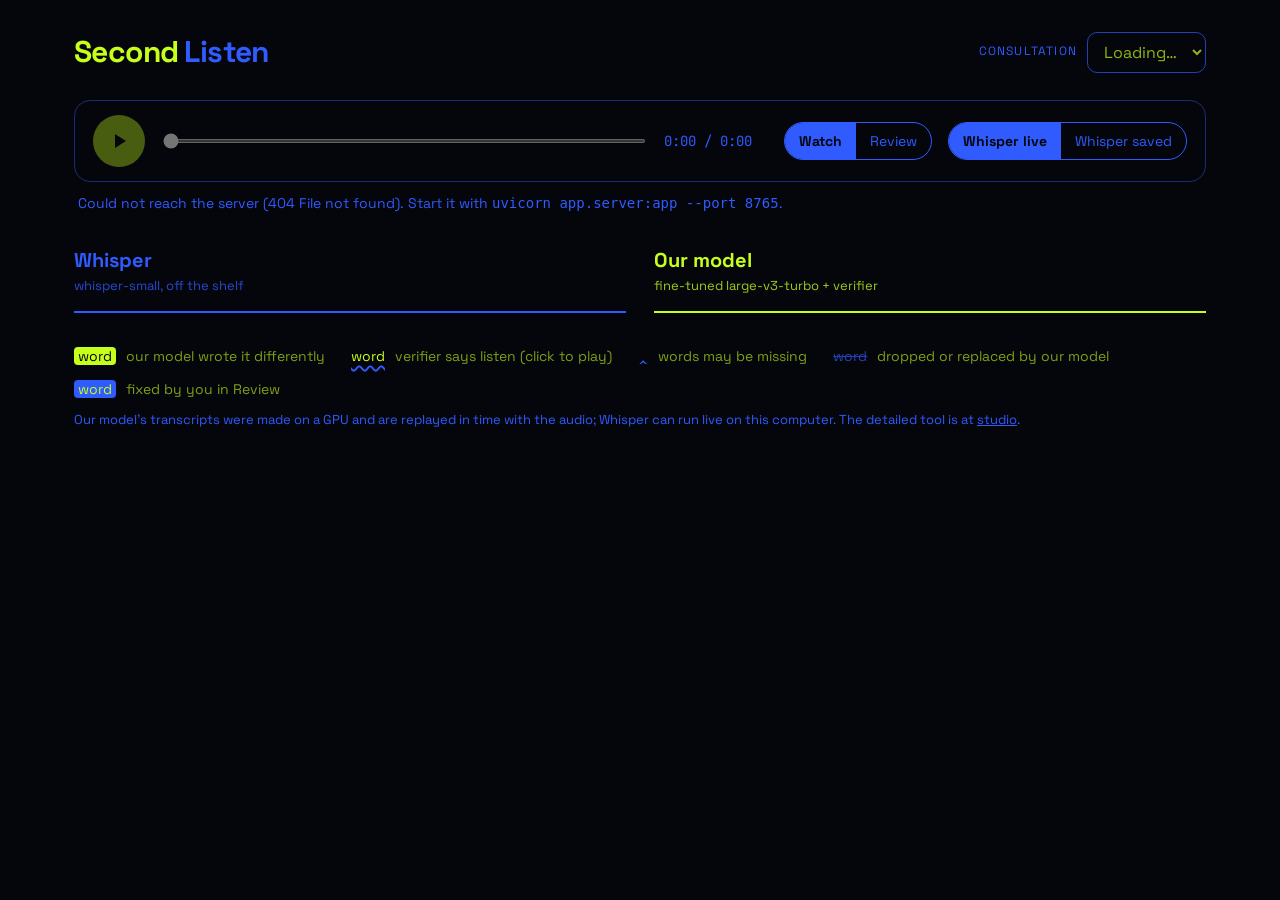
==== commit 67d330e3: "Make Second Listen a side-by-side page with a human review mode - home page: a consultation plays wi" ====
--- a/app/static/index.html
+++ b/app/static/index.html
@@ -2,186 +2,66 @@
 <html lang="en">
 <head>
   <meta charset="utf-8">
-  <meta name="viewport" content="width=device-width, initial-scale=1, viewport-fit=cover">
+  <meta name="viewport" content="width=device-width, initial-scale=1">
   <title>Second Listen</title>
   <link rel="preconnect" href="https://fonts.googleapis.com">
   <link rel="preconnect" href="https://fonts.gstatic.com" crossorigin>
-  <link rel="stylesheet" href="https://fonts.googleapis.com/css2?family=Atkinson+Hyperlegible:ital,wght@0,400;0,700;1,400&family=Bricolage+Grotesque:opsz,wght@12..96,500;12..96,700&family=JetBrains+Mono:wght@400;600&display=swap">
-  <link rel="stylesheet" href="style.css">
+  <link rel="stylesheet" href="https://fonts.googleapis.com/css2?family=Space+Grotesk:wght@400;500;700&family=JetBrains+Mono:wght@400;600&display=swap">
+  <link rel="stylesheet" href="simple.css">
 </head>
 <body>
-<div class="wrap">
+<main class="wrap">
   <header class="top">
-    <div class="brand">
-      <div class="mark" aria-hidden="true">
-        <svg viewBox="0 0 28 28" fill="none" stroke="currentColor" stroke-width="2.4" stroke-linecap="round"><path d="M4 14h2M8.5 9v10M13 5v18M17.5 10v8"/><circle cx="22.5" cy="14" r="3.2"/></svg>
-      </div>
-      <div>
-        <h1>Second Listen</h1>
-        <p>Whisper drafts the consultation. A human only listens to the parts it may have got wrong.</p>
-      </div>
-    </div>
-    <div class="picker">
-      <div class="picker-row">
-        <label class="label" for="consult">Consultation</label>
-        <select class="select" id="consult" disabled><option>Loading…</option></select>
-        <span class="badge" id="split-badge" hidden></span>
-        <span class="btn upload" id="upload-btn">
-          <svg viewBox="0 0 24 24" fill="none" stroke="currentColor" stroke-width="2" stroke-linecap="round"><path d="M12 16V4M7 9l5-5 5 5M5 20h14"/></svg>
-          Upload audio
-          <input type="file" id="upload" accept="audio/*,.wav,.mp3,.m4a,.flac,.ogg" aria-label="Upload an audio file to transcribe">
-        </span>
-      </div>
-      <div class="meta" id="meta">&nbsp;</div>
+    <h1>Second<span>Listen</span></h1>
+    <div class="pick">
+      <label for="consult">Consultation</label>
+      <select id="consult" disabled><option>Loading…</option></select>
     </div>
   </header>
 
-  <section class="premise" aria-label="Why this exists">
-    <div><span class="num warn">52%</span><p>of 30-second consultation windows from whisper-small need a correction (WER above 10%).</p></div>
-    <div><span class="num warn">0.3%</span><p>is all a review threshold tuned on short dictation clips sends to a human here. Fixing that by recalibrating sends 96%.</p></div>
-    <div><span class="num ours">Words, not windows</span><p>Flag the words that might be wrong and the gaps where words may be missing, and play only those clips.</p></div>
+  <section class="player" aria-label="Audio">
+    <button class="play" id="play" type="button" aria-label="Play" disabled>
+      <svg viewBox="0 0 24 24" aria-hidden="true"><path id="play-icon" d="M8 5v14l11-7z"/></svg>
+    </button>
+    <input type="range" id="seek" min="0" max="1" step="0.1" value="0" aria-label="Position" disabled>
+    <span class="time mono" id="time">0:00 / 0:00</span>
+    <div class="seg" role="group" aria-label="Mode" id="mode">
+      <button type="button" data-mode="watch" aria-pressed="true">Watch</button>
+      <button type="button" data-mode="review" aria-pressed="false">Review <span id="nspots"></span></button>
+    </div>
+    <div class="seg" role="group" aria-label="Whisper column" id="srcseg">
+      <button type="button" data-src="live" aria-pressed="true">Whisper live</button>
+      <button type="button" data-src="saved" aria-pressed="false">Whisper saved</button>
+    </div>
+  </section>
+  <p class="status" id="status" aria-live="polite"></p>
+
+  <section class="review" id="review" aria-label="Human review" hidden></section>
+
+  <section class="cols" aria-label="Transcripts" id="cols">
+    <div class="colhead whisper">
+      <h2>Whisper</h2>
+      <p>whisper-small, off the shelf</p>
+      <b class="stat mono" id="stat-w"></b>
+    </div>
+    <div class="colhead ours">
+      <h2>Our model</h2>
+      <p>fine-tuned large-v3-turbo + verifier</p>
+      <b class="stat mono" id="stat-o"></b>
+    </div>
+    <div class="rows" id="rows"></div>
   </section>
 
-  <nav class="tabs" aria-label="Mode">
-    <a href="#live" data-view="live">Live <small>watch it transcribe</small></a>
-    <a href="#review" data-view="review">Review <small>check the flags</small></a>
-    <a href="#compare" data-view="compare">Compare <small>human effort</small></a>
-  </nav>
-
-  <p class="notice" id="notice" role="status" hidden></p>
-
-  <!-- shared player -->
-  <section class="panel player" aria-label="Consultation audio">
-    <button class="play" id="play" type="button" aria-label="Play"></button>
-    <div class="player-row">
-      <span class="clock"><b id="t-now">0:00</b> / <span id="t-dur">0:00</span></span>
-      <div class="lanes">
-        <span><i class="sw" style="background:var(--doctor)"></i>Doctor (top)</span>
-        <span><i class="sw" style="background:var(--patient)"></i>Patient (bottom)</span>
-        <span><i class="sw" style="background:var(--flag)"></i>Flagged word or gap</span>
-      </div>
-      <div class="speeds" role="group" aria-label="Playback speed">
-        <button type="button" data-rate="1" aria-pressed="true">1×</button>
-        <button type="button" data-rate="1.5" aria-pressed="false">1.5×</button>
-        <button type="button" data-rate="2" aria-pressed="false">2×</button>
-      </div>
-    </div>
-    <canvas class="wave" id="wave" aria-label="Waveform. Click to jump to a moment." role="slider" aria-valuemin="0" aria-valuemax="0" aria-valuenow="0" tabindex="0"></canvas>
-    <p class="audio-note" id="audio-note" hidden></p>
-  </section>
-
-  <!-- LIVE -->
-  <section class="view live" id="view-live" aria-label="Live transcription">
-    <div class="panel livebar">
-      <div class="seg" role="group" aria-label="Transcript source">
-        <button type="button" data-mode="replay" aria-pressed="true">Replay saved transcript</button>
-        <button type="button" data-mode="run" aria-pressed="false">Run Whisper now</button>
-      </div>
-      <label class="toggle" id="second-wrap" hidden><input type="checkbox" id="second"> Use a second opinion (large-v3-turbo, slower)</label>
-      <label class="toggle" id="sync-wrap" hidden><input type="checkbox" id="sync" checked> Pause the audio when Whisper falls behind</label>
-      <button class="btn primary" type="button" id="run-start" hidden>
-        <svg viewBox="0 0 24 24"><path d="M7 4.5v15l12.5-7.5z" fill="currentColor"/></svg>Start transcribing
-      </button>
-      <span class="status" id="live-status" aria-live="polite"></span>
-    </div>
-    <div class="live-grid">
-      <div class="panel stream" id="stream" aria-live="off">
-        <div class="empty" id="empty">
-          <svg viewBox="0 0 24 24" fill="none" stroke="currentColor" stroke-width="1.8" stroke-linecap="round"><path d="M12 3v12M8 7v4M16 7v4M4 10v1M20 10v1"/><path d="M8 20h8"/></svg>
-          <p id="empty-text">Press play. The transcript appears as the doctor and patient speak. The verifier lights up words that may be wrong and marks ‸ where words may be missing.</p>
-        </div>
-        <div class="behind" id="behind" hidden><span class="spinner" aria-hidden="true"></span><span>Decoding…</span></div>
-      </div>
-      <aside class="panel side" aria-label="Live counters">
-        <div class="stat">
-          <span class="label">Words written</span>
-          <span class="v mono" id="s-words">0</span>
-        </div>
-        <div class="stat">
-          <span class="label">Flagged for a human</span>
-          <span class="v mono" id="s-flags">0</span>
-          <p>Words and gaps with expected weighted error of at least <span id="s-th" class="mono">0.25</span>, plus every number and negation.</p>
-        </div>
-        <hr>
-        <div class="stat">
-          <span class="label">Audio a human must hear</span>
-          <span class="v mono" id="s-listen">0:00 <small>of 0:00</small></span>
-          <div class="bar" aria-hidden="true"><i id="s-listen-bar" style="width:0%"></i></div>
-          <p>Reviewing whole windows means hearing all of it.</p>
-        </div>
-        <hr>
-        <div class="legend">
-          <span><span class="k" style="background:color-mix(in srgb, var(--flag) 30%, transparent);box-shadow:0 2px 0 var(--flag)">word</span>Verifier thinks it may be wrong (darker = costlier)</span>
-          <span><span class="k" style="background:var(--crit-soft);box-shadow:0 2px 0 var(--crit)">no</span>Number or negation</span>
-          <span><span class="k gap">‸</span>Words may be missing here</span>
-        </div>
-        <label class="toggle" id="ref-wrap"><input type="checkbox" id="show-ref"> Show what was really said</label>
-        <p class="fine" id="live-fine"></p>
-      </aside>
-    </div>
-  </section>
-
-  <!-- REVIEW -->
-  <section class="view review" id="view-review" aria-label="Review the flags" hidden>
-    <div class="panel controls">
-      <div class="range">
-        <label class="label" for="th">Flag when expected weighted error ≥ <span id="th-v" class="mono">0.25</span></label>
-        <input type="range" id="th" min="5" max="100" step="5" value="25">
-      </div>
-      <label class="toggle"><input type="checkbox" id="crit-on" checked> Always flag numbers and negations</label>
-      <div class="progress">
-        <span class="label"><span id="p-done" class="mono">0</span> of <span id="p-total" class="mono">0</span> flags checked · hear <span id="p-listen" class="mono">0:00</span> of <span id="p-dur" class="mono">0:00</span></span>
-        <div class="bar" aria-hidden="true"><i id="p-bar" style="width:0%"></i></div>
-      </div>
-    </div>
-    <div class="review-grid">
-      <div class="panel doc" id="doc"></div>
-      <aside class="panel card" id="card" aria-live="polite"></aside>
-    </div>
-  </section>
-
-  <!-- COMPARE -->
-  <section class="view compare" id="view-compare" aria-label="Compare human effort" hidden>
-    <div class="cmp-head">
-      <h2 style="font-size:24px">How much harm is left after a human listens for a minute?</h2>
-      <div style="display:flex;flex-wrap:wrap;gap:8px">
-        <div class="seg" role="group" aria-label="Unit">
-          <button type="button" data-dom="window" aria-pressed="true">30-s windows</button>
-          <button type="button" data-dom="turn" aria-pressed="false">Speaker turns</button>
-        </div>
-        <div class="seg" role="group" aria-label="Errors">
-          <button type="button" data-err="weighted" aria-pressed="true">All, weighted</button>
-          <button type="button" data-err="critical" aria-pressed="false">Critical only</button>
-        </div>
-      </div>
-    </div>
-    <div class="cmp-grid">
-      <div class="panel chart">
-        <svg id="chart" viewBox="0 0 640 380" role="img" aria-label="Errors left against seconds of listening per consultation"></svg>
-        <div class="slider">
-          <label class="label" for="budget">A human listens for <span id="budget-v" class="mono">60</span> s per consultation</label>
-          <input type="range" id="budget" min="0" max="300" step="5" value="60">
-        </div>
-      </div>
-      <aside class="panel readouts" id="readouts">
-        <span class="label" id="r-title">Weighted errors left in the transcript</span>
-        <div id="r-rows"></div>
-        <hr>
-        <p class="fine" id="cmp-n"></p>
-      </aside>
-    </div>
-    <p class="takeaway" id="takeaway"></p>
-  </section>
-
-  <footer>
-    Audio and human transcript: PriMock57 (Papadopoulos Korfiatis et al., 2022, ACL), CC BY 4.0. These are simulated consultations role-played by clinicians, not real patients.
-    Transcripts come from faster-whisper small. Flags come from the verifier, a gradient-boosted model that predicts the clinically weighted error of each word and of each gap between words
-    (numbers and negations ×10, medical terms ×5, other words ×1, function words ×0.2). It was trained on Eka calibration and validation clips and the 10 PriMock57 recalibration consultations,
-    so consultations marked <b>used in training</b> are not a fair test. The previous console is at <a href="classic/">classic</a>.
+  <footer class="legend">
+    <span><i class="k-changed">word</i> our model wrote it differently</span>
+    <span><i class="k-flag">word</i> verifier says listen (click to play)</span>
+    <span><i class="k-gap">‸</i> words may be missing</span>
+    <span><i class="k-cut">word</i> dropped or replaced by our model</span>
+    <span><i class="k-fixed">word</i> fixed by you in Review</span>
+    <small>Our model's transcripts were made on a GPU and are replayed in time with the audio; Whisper can run live on this computer.
+      The detailed tool is at <a href="studio/">studio</a>.</small>
   </footer>
-</div>
-
-<audio id="audio" preload="auto"></audio>
-<script src="app.js"></script>
+</main>
+<script src="simple.js"></script>
 </body>
 </html>
--- a/app/static/simple.css
+++ b/app/static/simple.css
@@ -0,0 +1,142 @@
+/* Three colours only: midnight black, electric cobalt (Whisper, controls), acid lime (our model).
+   Lighter and darker steps are the same colours at lower opacity. */
+:root {
+  --black: #05060c;
+  --cobalt: #2f5bff;
+  --lime: #c6ff1a;
+  --cobalt-a: rgba(47, 91, 255, .16);
+  --cobalt-b: rgba(47, 91, 255, .45);
+  --lime-a: rgba(198, 255, 26, .12);
+  --lime-dim: rgba(198, 255, 26, .62);
+  --font: "Space Grotesk", "Segoe UI", system-ui, sans-serif;
+  --mono: "JetBrains Mono", ui-monospace, Consolas, monospace;
+  color-scheme: dark;
+}
+* { box-sizing: border-box; }
+html, body { margin: 0; background: var(--black); }
+body { color: var(--lime); font: 16px/1.6 var(--font); -webkit-font-smoothing: antialiased; }
+.mono { font-family: var(--mono); font-variant-numeric: tabular-nums; }
+a { color: var(--cobalt); }
+button, select, input { font: inherit; }
+:focus-visible { outline: 2px solid var(--lime); outline-offset: 2px; }
+
+.wrap { max-width: 1180px; margin: 0 auto; padding: 28px 24px 48px; }
+
+.top { display: flex; flex-wrap: wrap; align-items: center; justify-content: space-between; gap: 16px; }
+h1 { margin: 0; font-size: 30px; font-weight: 700; letter-spacing: -.02em; color: var(--lime); }
+h1 span { color: var(--cobalt); margin-left: 6px; }
+.pick { display: flex; align-items: center; gap: 10px; }
+.pick label { font-size: 12px; letter-spacing: .1em; text-transform: uppercase; color: var(--cobalt); }
+select { background: var(--black); color: var(--lime); border: 1px solid var(--cobalt); border-radius: 10px;
+         padding: 8px 12px; max-width: 72vw; }
+select option { background: var(--black); color: var(--lime); }
+
+.player { margin-top: 24px; display: flex; flex-wrap: wrap; align-items: center; gap: 16px;
+          border: 1px solid var(--cobalt-b); border-radius: 16px; padding: 14px 18px; }
+.play { width: 52px; height: 52px; border-radius: 50%; border: 0; background: var(--lime); cursor: pointer;
+        display: grid; place-items: center; flex: none; }
+.play:disabled { opacity: .35; cursor: default; }
+.play svg { width: 24px; height: 24px; fill: var(--black); }
+#seek { flex: 1 1 240px; accent-color: var(--lime); height: 4px; }
+.time { color: var(--cobalt); font-size: 14px; min-width: 104px; }
+.seg { display: inline-flex; border: 1px solid var(--cobalt); border-radius: 999px; overflow: hidden; }
+.seg button { background: transparent; color: var(--cobalt); border: 0; padding: 7px 14px; cursor: pointer; font-size: 14px; }
+.seg button[aria-pressed="true"] { background: var(--cobalt); color: var(--black); font-weight: 700; }
+.status { min-height: 1.6em; margin: 10px 4px 0; font-size: 14px; color: var(--cobalt); }
+
+.cols { margin-top: 18px; display: grid; grid-template-columns: 1fr 1fr; column-gap: 28px; }
+.colhead { position: sticky; top: 0; z-index: 2; background: var(--black); padding: 12px 0 14px;
+           border-bottom: 2px solid currentColor; display: grid; grid-template-columns: 1fr auto; align-items: end; }
+.colhead.whisper { color: var(--cobalt); }
+.colhead.ours { color: var(--lime); }
+.colhead h2 { margin: 0; font-size: 20px; font-weight: 700; }
+.colhead p { margin: 0; grid-column: 1; font-size: 13px; opacity: .8; }
+.colhead .stat { grid-row: 1 / span 2; grid-column: 2; font-size: 13px; text-align: right; font-weight: 600; }
+.rows { grid-column: 1 / -1; display: grid; grid-template-columns: 1fr 1fr; column-gap: 28px; }
+
+.row { display: contents; }
+.cell { padding: 14px 0 12px; border-bottom: 1px solid var(--cobalt-a); min-height: 3em; }
+.row:not(.on) .cell { display: none; }
+.row.now .cell { border-bottom-color: var(--cobalt-b); }
+.who { display: block; font: 600 11px/1 var(--mono); letter-spacing: .12em; text-transform: uppercase;
+       color: var(--cobalt); margin-bottom: 6px; }
+.cell.whisper { color: var(--cobalt); }
+.cell.ours { color: var(--lime); }
+.w { opacity: 0; transition: opacity .18s; }
+.w.on { opacity: 1; }
+.cell.whisper .w.cut { text-decoration: line-through; text-decoration-thickness: 1.5px; opacity: .45; }
+.cell.whisper .w.cut:not(.on) { opacity: 0; }
+.cell.ours .w.chg { background: var(--lime); color: var(--black); border-radius: 4px; padding: 0 3px; }
+.cell.ours .w.flag { text-decoration: underline wavy var(--cobalt); text-decoration-thickness: 2px;
+                     text-underline-offset: 4px; cursor: pointer; }
+.cell.ours .w.flag:hover { background: var(--cobalt); color: var(--black); border-radius: 4px; }
+.gap { color: var(--cobalt); font-weight: 700; margin: 0 1px; opacity: 0; cursor: pointer; }
+.gap.on { opacity: 1; }
+.pending { color: var(--cobalt); opacity: .6; font-size: 14px; font-style: italic; }
+
+.cell.ours .w.fixed { background: var(--cobalt); color: var(--lime); border-radius: 4px; padding: 0 3px; }
+[hidden] { display: none !important; }
+
+/* review: one flagged spot at a time */
+.review { margin-top: 18px; }
+.rv-card { border: 1px solid var(--cobalt-b); border-radius: 18px; padding: 22px 24px 18px; max-width: 860px; margin: 0 auto; }
+.rv-card h3 { margin: 0 0 6px; font-size: 26px; }
+.rv-top { display: flex; justify-content: space-between; gap: 12px; flex-wrap: wrap; font-size: 13px; color: var(--cobalt); }
+.rv-bar { height: 6px; border-radius: 99px; background: var(--cobalt-a); margin: 10px 0 20px; overflow: hidden; }
+.rv-bar i { display: block; height: 100%; background: var(--lime); transition: width .3s; }
+.rv-q { margin: 0 0 8px; font-size: 14px; letter-spacing: .04em; color: var(--cobalt); }
+.rv-sent { margin: 0; font-size: 24px; line-height: 1.5; font-weight: 500; }
+.rv-sent mark { background: var(--lime); color: var(--black); border-radius: 6px; padding: 0 6px; font-weight: 700; }
+.rv-sent mark.caret { padding: 0 8px; }
+.rv-wh, .rv-truth { margin: 14px 0 0; font-size: 15px; color: var(--cobalt); }
+.rv-truth { color: var(--lime-dim); }
+.rv-wh b, .rv-truth b { display: block; font: 600 11px/1.6 var(--mono); letter-spacing: .12em; text-transform: uppercase; }
+.rv-acts, .rv-fix { display: flex; flex-wrap: wrap; gap: 10px; margin-top: 22px; }
+.rv-fix input { flex: 1 1 260px; background: var(--black); color: var(--lime); border: 2px solid var(--lime);
+                border-radius: 12px; padding: 10px 14px; font-size: 18px; }
+.rv-acts button, .rv-fix button, .rv-reveal button { border-radius: 12px; padding: 11px 18px; font-size: 16px; font-weight: 700; cursor: pointer; }
+.b-main { background: var(--lime); color: var(--black); border: 2px solid var(--lime); }
+.b-alt { background: var(--cobalt); color: var(--lime); border: 2px solid var(--cobalt); }
+.b-ghost { background: transparent; color: var(--cobalt); border: 1px solid var(--cobalt-b); }
+.b-ghost:hover { border-color: var(--cobalt); }
+kbd { font: 600 11px var(--mono); border: 1px solid currentColor; border-radius: 5px; padding: 1px 5px; margin-left: 6px; opacity: .75; }
+.rv-reveal { margin-top: 20px; display: grid; gap: 4px; justify-items: start; animation: pop .25s ease-out; }
+.rv-reveal button { margin-top: 14px; }
+.chip { display: inline-block; border-radius: 999px; padding: 7px 14px; font-weight: 700; border: 1px solid var(--cobalt-b); color: var(--cobalt); }
+.chip.good { background: var(--lime); color: var(--black); border-color: var(--lime); }
+.chip.bad { background: var(--cobalt); color: var(--lime); border-color: var(--cobalt); }
+.chip.meh { color: var(--lime); border-color: var(--lime); }
+.rv-score { display: flex; flex-wrap: wrap; align-items: center; gap: 18px; margin-top: 22px; padding-top: 14px;
+            border-top: 1px solid var(--cobalt-a); font-size: 13px; color: var(--cobalt); }
+.rv-score b { color: var(--lime); font-size: 16px; }
+.rv-score button { margin-left: auto; border-radius: 10px; padding: 6px 12px; cursor: pointer; font-size: 13px; }
+.rv-end p { color: var(--lime-dim); }
+.rv-big { display: grid; grid-template-columns: repeat(3, 1fr); gap: 14px; margin: 18px 0 10px; }
+.rv-big div { border: 1px solid var(--cobalt-b); border-radius: 14px; padding: 16px; display: grid; gap: 4px; }
+.rv-big b { font-size: 40px; line-height: 1; color: var(--lime); }
+.rv-big small { font-size: 18px; color: var(--cobalt); }
+.rv-big span { font-size: 14px; color: var(--cobalt); }
+@keyframes pop { from { opacity: 0; transform: translateY(6px); } to { opacity: 1; transform: none; } }
+
+.legend { margin-top: 32px; display: flex; flex-wrap: wrap; gap: 10px 26px; font-size: 14px; color: var(--lime-dim); }
+.legend i { font-style: normal; margin-right: 6px; }
+.k-changed { background: var(--lime); color: var(--black); border-radius: 4px; padding: 0 4px; }
+.k-flag { color: var(--lime); text-decoration: underline wavy var(--cobalt); text-decoration-thickness: 2px; text-underline-offset: 4px; }
+.k-gap { color: var(--cobalt); font-weight: 700; }
+.k-cut { color: var(--cobalt); text-decoration: line-through; opacity: .7; }
+.k-fixed { background: var(--cobalt); color: var(--lime); border-radius: 4px; padding: 0 4px; }
+.legend small { flex-basis: 100%; color: var(--cobalt); font-size: 13px; }
+
+@media (max-width: 700px) {
+  .wrap { padding: 20px 16px 40px; }
+  .cols, .rows { grid-template-columns: 1fr; }
+  .colhead { position: static; }
+  .colhead.ours { display: none; }
+  .colhead.whisper::after { content: "  ·  our model in lime below each turn"; font-size: 12px; }
+  .cell.ours { border-bottom-width: 2px; }
+  .cell.whisper { border-bottom: 0; padding-bottom: 2px; }
+  .rv-card { padding: 18px 16px; }
+  .rv-sent { font-size: 20px; }
+  .rv-big { grid-template-columns: 1fr; }
+}
+@media (prefers-reduced-motion: reduce) { .w { transition: none; } }
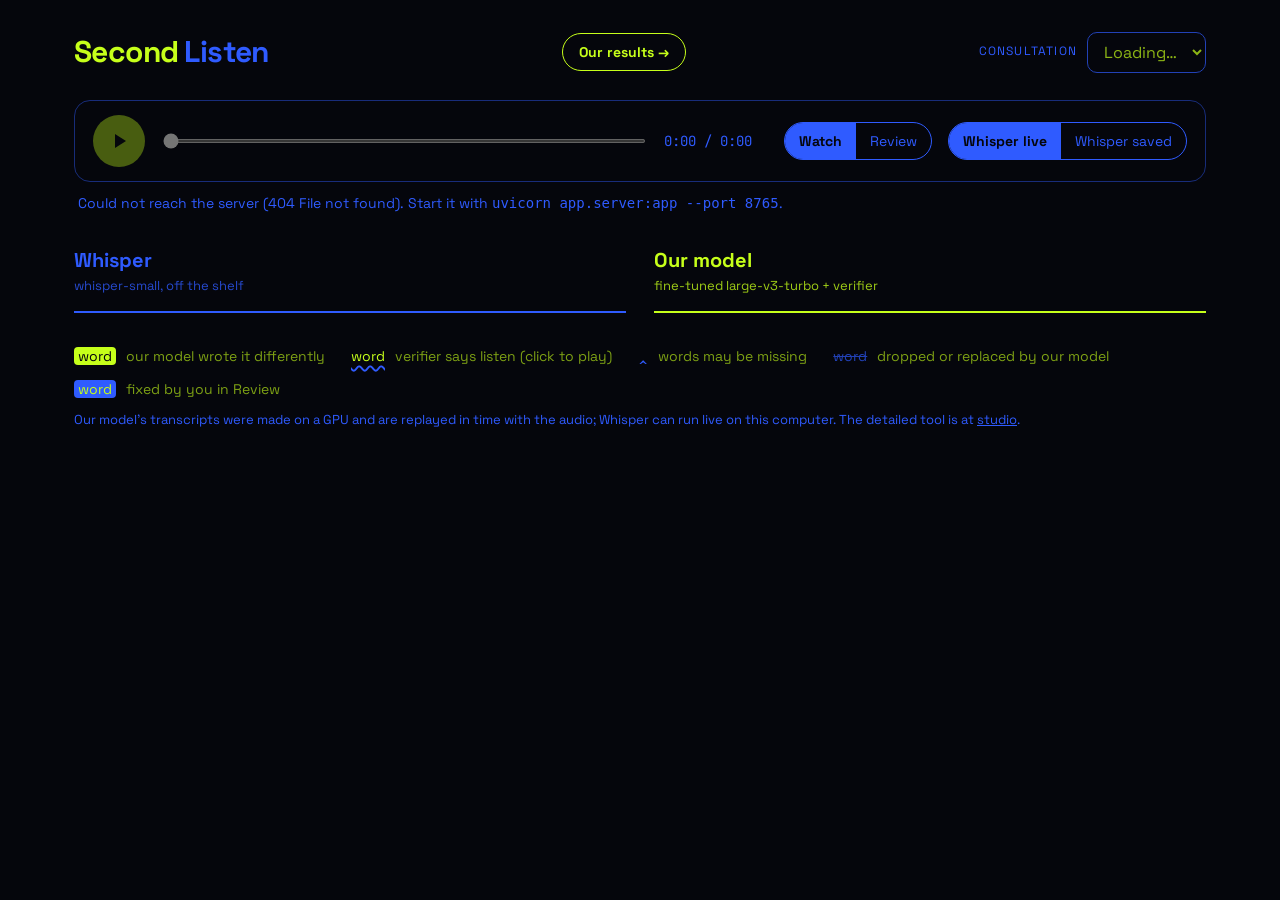
==== commit f81214eb: "Add a results page with the final system's overall numbers - /results.html ("Our results" on the hom" ====
--- a/app/static/index.html
+++ b/app/static/index.html
@@ -13,6 +13,7 @@
 <main class="wrap">
   <header class="top">
     <h1>Second<span>Listen</span></h1>
+    <a class="toplink" href="results.html">Our results →</a>
     <div class="pick">
       <label for="consult">Consultation</label>
       <select id="consult" disabled><option>Loading…</option></select>
--- a/app/static/simple.css
+++ b/app/static/simple.css
@@ -118,6 +118,72 @@
 .rv-big span { font-size: 14px; color: var(--cobalt); }
 @keyframes pop { from { opacity: 0; transform: translateY(6px); } to { opacity: 1; transform: none; } }
 
+/* results page */
+.toplink { color: var(--lime); text-decoration: none; font-weight: 700; border: 1px solid var(--lime);
+           border-radius: 999px; padding: 7px 16px; font-size: 14px; }
+.toplink:hover { background: var(--lime); color: var(--black); }
+.rs-head { margin-top: 26px; }
+.rs-head h2 { margin: 0; font-size: 34px; letter-spacing: -.01em; }
+#page .rs-card { margin-top: 18px; padding: 20px 22px 16px; }
+#page .rs-card h3 { margin: 0 0 12px; font-size: 22px; color: var(--lime); }
+#page .rs-card h4 { margin: 22px 0 6px; font-size: 15px; color: var(--cobalt); font-weight: 500; }
+.tiles { display: grid; grid-template-columns: repeat(4, 1fr); gap: 12px; }
+.tile { border: 1px solid var(--cobalt-b); border-radius: 14px; padding: 14px 16px; display: grid; gap: 6px; align-content: start; }
+.tile b { font-size: 34px; line-height: 1; color: var(--lime); }
+.tile span { font-size: 13px; color: var(--cobalt); line-height: 1.4; }
+.dbchart, .pbchart { width: 100%; height: auto; display: block; }
+.dbchart .grid text { fill: var(--cobalt); font: 11px var(--mono); }
+.db .hit, .pb2 .hit { fill: transparent; }
+.db .lab, .pb2 .lab { fill: var(--lime-dim); font-size: 14px; }
+.db .track { stroke: var(--cobalt-b); stroke-width: 2; }
+.db .pa { fill: var(--black); stroke: var(--cobalt); stroke-width: 2.5; }
+.db .pb { fill: var(--lime); stroke: var(--black); stroke-width: 2; }
+.db .va { fill: var(--cobalt); font-size: 13px; }
+.db .vb { fill: var(--lime); font-size: 13px; font-weight: 600; }
+.pb2 .ours { fill: var(--lime); }
+.pb2 .base { fill: var(--black); stroke: var(--cobalt); stroke-width: 2; }
+.pb2 .v { fill: var(--lime); font-size: 13px; font-weight: 600; }
+.pb2 .v.dim { fill: var(--cobalt); font-weight: 400; }
+.db:hover .pb, .pb2:hover .ours { opacity: .8; }
+.keyline { margin: 4px 0 0; font-size: 12px; color: var(--cobalt); display: flex; align-items: center; gap: 6px; flex-wrap: wrap; }
+.keyline i { display: inline-block; width: 12px; height: 12px; border-radius: 50%; }
+.keyline .kb { background: var(--lime); }
+.keyline .ka { border: 2px solid var(--cobalt); margin-left: 10px; }
+.keyline .ko { border: 2px solid var(--cobalt); border-radius: 3px; margin-left: 10px; }
+.rs-table td.mean { text-align: left; color: var(--cobalt); font-size: 12px; }
+.rs-table tbody th { font-weight: 500; }
+.rs-head h3 { margin: 0; font-size: 30px; letter-spacing: -.01em; }
+.rs-head p, .rs-what { margin: 6px 0 16px; color: var(--lime-dim); font-size: 15px; }
+.rs-what { margin-top: 10px; color: var(--cobalt); }
+.rs-card { border: 1px solid var(--cobalt-a); border-radius: 16px; padding: 16px 18px 12px; }
+.rs-card h4 { margin: 0; font-size: 18px; color: var(--lime); }
+.rs-sub { margin: 2px 0 10px; font-size: 13px; color: var(--cobalt); }
+.rs-line { margin: 6px 0 0; font-size: 14px; color: var(--lime-dim); }
+.rs-line b { color: var(--lime); }
+.rs-card svg { width: 100%; height: auto; display: block; overflow: visible; }
+.rs-caveat { margin: 14px 2px 0; font-size: 14px; color: var(--cobalt); border-left: 3px solid var(--cobalt); padding-left: 12px; }
+.seg.small { margin-bottom: 8px; }
+.seg.small button { padding: 5px 12px; font-size: 13px; }
+.lchart .grid line { stroke: var(--cobalt-a); }
+.lchart .grid text { fill: var(--cobalt); font-size: 11px; font-family: var(--mono); }
+.lchart .ln { fill: none; stroke-width: 2; stroke-linejoin: round; }
+.lchart .ln.s-base { stroke: var(--cobalt); stroke-dasharray: 5 5; }
+.lchart .ln.s-small { stroke: var(--cobalt); }
+.lchart .ln.s-ours { stroke: var(--lime); stroke-width: 3; }
+.lchart .dl { font-size: 12px; fill: var(--lime-dim); }
+.lchart .dl.s-ours { fill: var(--lime); font-weight: 700; }
+.lchart .xh { stroke: var(--cobalt-b); stroke-width: 1; }
+.rs-table { margin-top: 18px; color: var(--lime-dim); }
+.rs-table summary { cursor: pointer; color: var(--cobalt); font-size: 14px; }
+.rs-table h5 { margin: 16px 0 6px; font-size: 13px; color: var(--cobalt); text-transform: uppercase; letter-spacing: .08em; }
+.rs-table table { width: 100%; border-collapse: collapse; font-size: 13px; }
+.rs-table th, .rs-table td { text-align: right; padding: 6px 8px; border-bottom: 1px solid var(--cobalt-a); }
+.rs-table th:first-child { text-align: left; color: var(--lime); font-weight: 500; }
+.rs-table thead th { color: var(--cobalt); font-weight: 500; }
+.tip { position: absolute; z-index: 10; pointer-events: none; background: var(--black); color: var(--lime);
+       border: 1px solid var(--cobalt); border-radius: 10px; padding: 8px 10px; font-size: 13px; line-height: 1.45; max-width: 260px; }
+.tip small { color: var(--cobalt); }
+
 .legend { margin-top: 32px; display: flex; flex-wrap: wrap; gap: 10px 26px; font-size: 14px; color: var(--lime-dim); }
 .legend i { font-style: normal; margin-right: 6px; }
 .k-changed { background: var(--lime); color: var(--black); border-radius: 4px; padding: 0 4px; }
@@ -138,5 +204,8 @@
   .rv-card { padding: 18px 16px; }
   .rv-sent { font-size: 20px; }
   .rv-big { grid-template-columns: 1fr; }
+          .rs-table { overflow-x: auto; }
+  .tiles { grid-template-columns: 1fr 1fr; }
+  .tile b { font-size: 26px; }
 }
 @media (prefers-reduced-motion: reduce) { .w { transition: none; } }
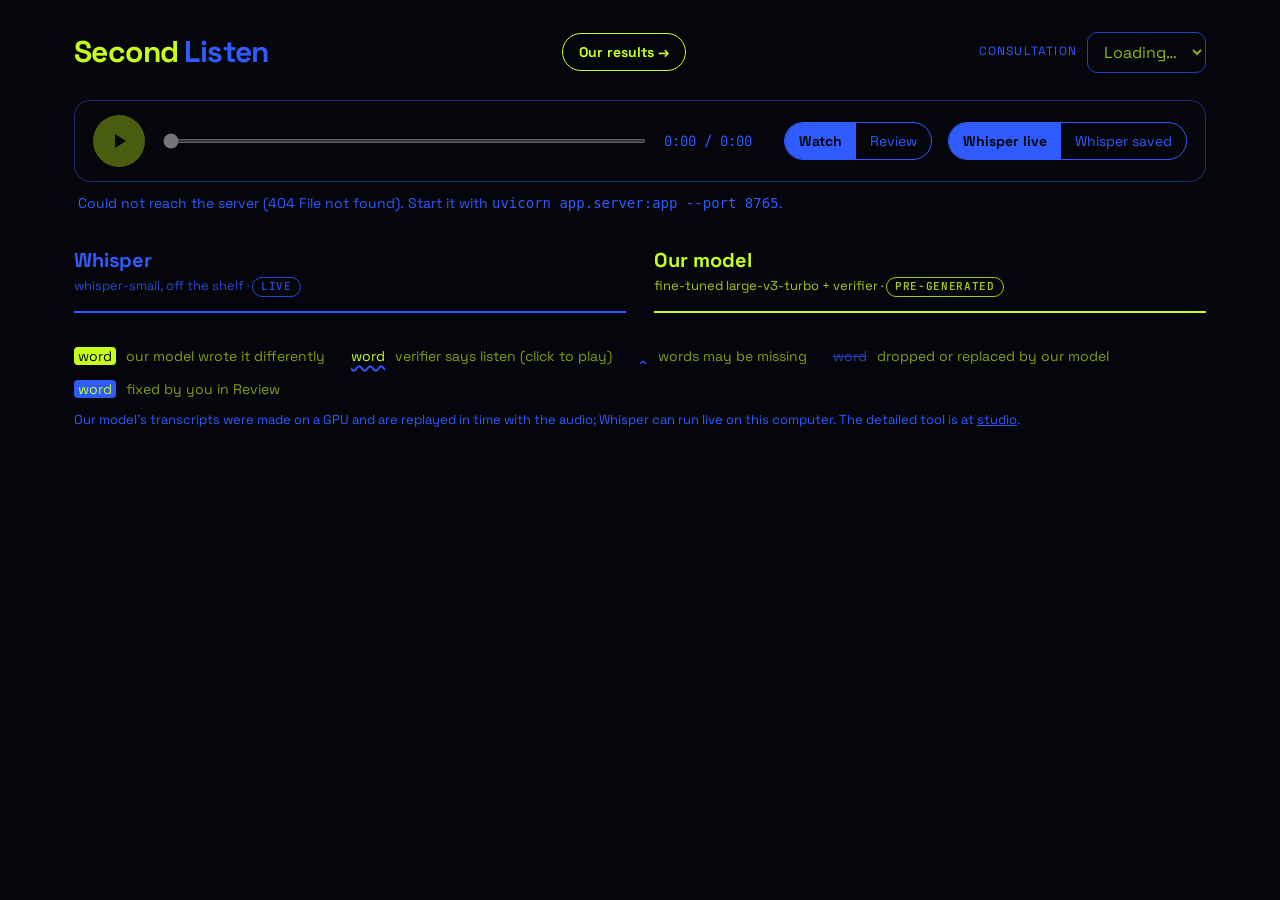
==== commit 3a0cfe51: "Label live and pre-generated transcripts and clarify the results page - the Whisper column is tagged" ====
--- a/app/static/index.html
+++ b/app/static/index.html
@@ -42,12 +42,12 @@
   <section class="cols" aria-label="Transcripts" id="cols">
     <div class="colhead whisper">
       <h2>Whisper</h2>
-      <p>whisper-small, off the shelf</p>
+      <p>whisper-small, off the shelf · <span class="tag" id="tag-w">live</span></p>
       <b class="stat mono" id="stat-w"></b>
     </div>
     <div class="colhead ours">
       <h2>Our model</h2>
-      <p>fine-tuned large-v3-turbo + verifier</p>
+      <p>fine-tuned large-v3-turbo + verifier · <span class="tag">pre-generated</span></p>
       <b class="stat mono" id="stat-o"></b>
     </div>
     <div class="rows" id="rows"></div>
--- a/app/static/simple.css
+++ b/app/static/simple.css
@@ -51,6 +51,8 @@
 .colhead.ours { color: var(--lime); }
 .colhead h2 { margin: 0; font-size: 20px; font-weight: 700; }
 .colhead p { margin: 0; grid-column: 1; font-size: 13px; opacity: .8; }
+.tag { display: inline-block; border: 1px solid currentColor; border-radius: 999px; padding: 0 8px;
+       font: 600 11px/1.6 var(--mono); letter-spacing: .06em; text-transform: uppercase; }
 .colhead .stat { grid-row: 1 / span 2; grid-column: 2; font-size: 13px; text-align: right; font-weight: 600; }
 .rows { grid-column: 1 / -1; display: grid; grid-template-columns: 1fr 1fr; column-gap: 28px; }
 
@@ -150,6 +152,10 @@
 .keyline .kb { background: var(--lime); }
 .keyline .ka { border: 2px solid var(--cobalt); margin-left: 10px; }
 .keyline .ko { border: 2px solid var(--cobalt); border-radius: 3px; margin-left: 10px; }
+.rs-steps { margin: 14px 0 0; font-size: 14px; color: var(--cobalt); }
+.rs-steps b { color: var(--lime); font-size: 18px; }
+.rs-steps b.a { color: var(--cobalt); }
+.rs-note { margin: 10px 0 0; font-size: 13px; color: var(--cobalt); }
 .rs-table td.mean { text-align: left; color: var(--cobalt); font-size: 12px; }
 .rs-table tbody th { font-weight: 500; }
 .rs-head h3 { margin: 0; font-size: 30px; letter-spacing: -.01em; }
